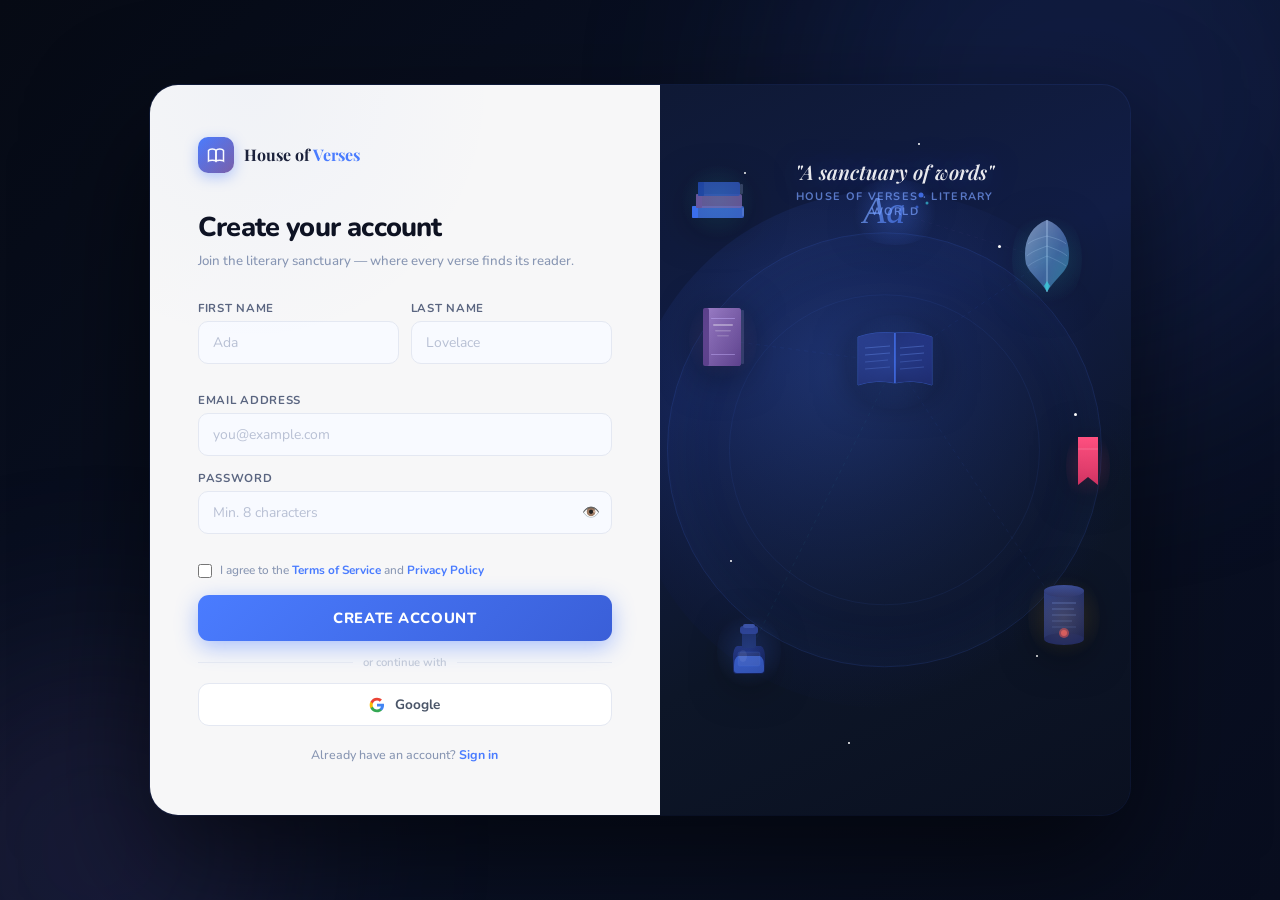
==== houding.html @ d1fb39b0 "Add files via upload" ====
<!DOCTYPE html>
<html lang="en">
<head>
<meta charset="UTF-8">
<meta name="viewport" content="width=device-width, initial-scale=1.0">
<title>House of Verses · Sign In</title>
<link href="https://fonts.googleapis.com/css2?family=Nunito:wght@300;400;600;700;800&family=Playfair+Display:ital,wght@0,600;0,700;1,600&display=swap" rel="stylesheet">
<style>
*, *::before, *::after { box-sizing: border-box; margin: 0; padding: 0; }

:root {
  --bg:        #0a0e1a;
  --panel-bg:  #0d1120;
  --blue-deep: #0f1935;
  --blue-mid:  #1a2a5e;
  --blue-glow: #2d4cad;
  --accent:    #4a7cff;
  --accent2:   #7b5ea7;
  --cyan:      #38c8d8;
  --white:     #ffffff;
  --off-white: #f0f4ff;
  --muted:     #8896b3;
  --border:    rgba(74,124,255,0.18);
  --card-bg:   rgba(255,255,255,0.97);
  --glow:      rgba(74,124,255,0.35);
}

html, body { height: 100%; }

body {
  font-family: 'Nunito', sans-serif;
  min-height: 100vh;
  display: flex; align-items: center; justify-content: center;
  padding: 20px;
  overflow: hidden;
  background: linear-gradient(135deg, #060a14 0%, #0a1228 50%, #080d1e 100%);
  position: relative;
}

/* ── AMBIENT BG GLOW ── */
.ambient {
  position: fixed; pointer-events: none; z-index: 0;
  border-radius: 50%; filter: blur(100px);
}
.am1 { width: 600px; height: 600px; background: rgba(45,76,173,.18); top: -200px; right: -100px; }
.am2 { width: 400px; height: 400px; background: rgba(123,94,167,.14); bottom: -150px; left: -100px; }
.am3 { width: 300px; height: 300px; background: rgba(56,200,216,.08); top: 40%; left: 30%; animation: amPulse 8s ease-in-out infinite; }
@keyframes amPulse { 0%,100%{opacity:.5;transform:scale(1)} 50%{opacity:1;transform:scale(1.2)} }

/* ── MAIN CARD ── */
.card {
  position: relative; z-index: 10;
  width: 100%; max-width: 980px;
  min-height: 580px;
  display: grid;
  grid-template-columns: 52% 48%;
  border-radius: 28px;
  overflow: hidden;
  box-shadow:
    0 50px 120px rgba(0,0,0,.6),
    0 0 0 1px rgba(74,124,255,.15),
    inset 0 1px 0 rgba(255,255,255,.06);
  animation: cardIn .7s cubic-bezier(.34,1.4,.64,1) both;
}
@keyframes cardIn {
  from { opacity:0; transform:scale(.9) translateY(30px); }
  to   { opacity:1; transform:scale(1)  translateY(0); }
}

/* ══════════════════════════════════
   LEFT — FORM PANEL (light)
══════════════════════════════════ */
.form-panel {
  background: var(--card-bg);
  padding: 52px 48px;
  display: flex; flex-direction: column; justify-content: center;
  position: relative; z-index: 2;
}

/* subtle texture */
.form-panel::before {
  content: '';
  position: absolute; inset: 0; pointer-events: none;
  background: radial-gradient(ellipse 80% 60% at 20% 0%, rgba(74,124,255,.04) 0%, transparent 60%);
}

.brand {
  display: flex; align-items: center; gap: 10px;
  margin-bottom: 36px;
}
.brand-icon {
  width: 36px; height: 36px;
  background: linear-gradient(135deg, var(--accent) 0%, var(--accent2) 100%);
  border-radius: 10px;
  display: flex; align-items: center; justify-content: center;
  box-shadow: 0 4px 14px rgba(74,124,255,.4);
}
.brand-icon svg { width: 18px; height: 18px; }
.brand-name {
  font-family: 'Playfair Display', serif;
  font-size: 1rem; font-weight: 700;
  color: #1a1f36;
}
.brand-name span { color: var(--accent); }

.form-title {
  font-family: 'Nunito', sans-serif;
  font-size: 1.7rem; font-weight: 800;
  color: #0d1120; letter-spacing: -.03em;
  margin-bottom: 6px;
}
.form-sub {
  font-size: .83rem; color: #8896b3; font-weight: 500;
  margin-bottom: 28px; line-height: 1.5;
}

/* name row */
.name-row {
  display: grid; grid-template-columns: 1fr 1fr; gap: 12px;
  margin-bottom: 14px;
}
.fg { margin-bottom: 14px; }
.fg:last-of-type { margin-bottom: 0; }

label {
  display: block; font-size: .72rem; font-weight: 700;
  color: #5a6580; margin-bottom: 5px;
  letter-spacing: .06em; text-transform: uppercase;
}

input[type=text], input[type=email], input[type=password] {
  width: 100%; padding: 11px 14px;
  border: 1.5px solid #e4e8f2;
  border-radius: 10px;
  font-family: 'Nunito', sans-serif;
  font-size: .87rem; color: #0d1120;
  background: #f8faff; outline: none;
  transition: border-color .2s, box-shadow .2s, background .2s;
}
input:focus {
  border-color: var(--accent);
  background: #fff;
  box-shadow: 0 0 0 3px rgba(74,124,255,.12);
}
input::placeholder { color: #b8c0d4; font-weight: 400; }

.pw-wrap { position: relative; }
.pw-wrap input { padding-right: 42px; }
.pw-eye {
  position: absolute; right: 12px; top: 50%; transform: translateY(-50%);
  background: none; border: none; cursor: pointer;
  font-size: .9rem; color: #b8c0d4; padding: 0; transition: color .2s;
}
.pw-eye:hover { color: var(--accent); }

.terms-row {
  display: flex; align-items: flex-start; gap: 8px;
  margin: 14px 0 16px; font-size: .74rem; color: #8896b3; line-height: 1.5;
}
.terms-row input[type=checkbox] {
  width: 14px; height: 14px; accent-color: var(--accent);
  cursor: pointer; flex-shrink: 0; margin-top: 2px;
}
.terms-row label {
  text-transform: none; letter-spacing: 0; font-weight: 500;
  color: #8896b3; font-size: .74rem; margin-bottom: 0;
}
.terms-row a { color: var(--accent); font-weight: 700; text-decoration: none; }
.terms-row a:hover { text-decoration: underline; }

.btn-main {
  width: 100%; padding: 13px;
  background: linear-gradient(135deg, var(--accent) 0%, #3a5fd8 100%);
  color: white; border: none; border-radius: 11px;
  font-family: 'Nunito', sans-serif;
  font-size: .92rem; font-weight: 800; letter-spacing: .04em;
  cursor: pointer; text-transform: uppercase;
  box-shadow: 0 6px 22px rgba(74,124,255,.45);
  transition: opacity .2s, transform .15s, box-shadow .2s;
  margin-bottom: 14px;
}
.btn-main:hover { opacity: .92; transform: translateY(-1px); box-shadow: 0 10px 30px rgba(74,124,255,.5); }
.btn-main:active { transform: translateY(0); }

.divider {
  display: flex; align-items: center; gap: 10px;
  margin-bottom: 13px; color: #c0c8d8; font-size: .71rem; font-weight: 600;
}
.divider::before, .divider::after { content: ''; flex: 1; height: 1px; background: #e4e8f2; }

.btn-google {
  width: 100%; padding: 11px; background: #fff; color: #4a5568;
  border: 1.5px solid #e4e8f2; border-radius: 11px;
  font-family: 'Nunito', sans-serif; font-size: .85rem; font-weight: 700; cursor: pointer;
  display: flex; align-items: center; justify-content: center; gap: 10px;
  transition: border-color .2s, box-shadow .2s; margin-bottom: 20px;
}
.btn-google:hover { border-color: var(--accent); box-shadow: 0 2px 10px rgba(74,124,255,.1); }

.signin-row { text-align: center; font-size: .78rem; color: #8896b3; font-weight: 500; }
.signin-row a { color: var(--accent); font-weight: 700; text-decoration: none; }
.signin-row a:hover { text-decoration: underline; }

/* ══════════════════════════════════
   RIGHT — 3D WORLD PANEL
══════════════════════════════════ */
.world-panel {
  position: relative; overflow: hidden;
  background: linear-gradient(155deg, #0f1935 0%, #111d45 35%, #0d1628 65%, #0a1020 100%);
}

/* Large glowing circle — like reference */
.orb-ring {
  position: absolute;
  width: 110%;
  padding-bottom: 110%;
  border-radius: 50%;
  top: 50%; left: 50%;
  transform: translate(-52%, -50%);
  background: radial-gradient(ellipse at 40% 35%,
    rgba(74,124,255,.22) 0%,
    rgba(45,76,173,.18) 30%,
    rgba(15,25,60,.4) 60%,
    transparent 72%
  );
  pointer-events: none; z-index: 1;
}
.orb-ring::before {
  content: '';
  position: absolute; inset: 8%;
  border-radius: 50%;
  border: 1px solid rgba(74,124,255,.15);
  box-shadow: inset 0 0 60px rgba(74,124,255,.08);
}
.orb-ring::after {
  content: '';
  position: absolute; inset: 20%;
  border-radius: 50%;
  border: 1px solid rgba(74,124,255,.08);
}

/* star particles */
.star {
  position: absolute; border-radius: 50%;
  background: white; pointer-events: none; z-index: 1;
  animation: twinkle 3s ease-in-out infinite;
}
@keyframes twinkle { 0%,100%{opacity:.2;transform:scale(.8)} 50%{opacity:.9;transform:scale(1.2)} }

/* world text */
.world-title {
  position: absolute; top: 10%; left: 50%;
  transform: translateX(-50%);
  z-index: 8; text-align: center;
  pointer-events: none;
}
.world-title h2 {
  font-family: 'Playfair Display', serif;
  font-style: italic; font-size: 1.25rem; font-weight: 600;
  color: rgba(255,255,255,.9);
  text-shadow: 0 0 30px rgba(74,124,255,.6);
  white-space: nowrap;
}
.world-title p {
  font-size: .68rem; font-weight: 700; letter-spacing: .12em;
  color: rgba(120,160,255,.7); text-transform: uppercase; margin-top: 4px;
}

/* ── FLOATING OBJECTS LAYER ── */
#floatLayer {
  position: absolute; inset: 0; z-index: 5;
  pointer-events: none;
}

/* Each floating object */
.fobj {
  position: absolute;
  pointer-events: none;
  will-change: transform;
  /* individual positions set inline */
}
.fobj svg, .fobj .obj-inner {
  filter: drop-shadow(0 8px 20px rgba(0,0,0,.5));
  animation: objFloat var(--dur, 6s) ease-in-out infinite var(--delay, 0s);
}
@keyframes objFloat {
  0%,100% { transform: translateY(0px) rotate(var(--rot0, -5deg)); }
  50%      { transform: translateY(var(--ty, -14px)) rotate(var(--rot1, 5deg)); }
}

/* glow halos around objects */
.fobj::after {
  content: '';
  position: absolute; inset: -8px;
  border-radius: 50%;
  background: radial-gradient(circle, var(--halo, rgba(74,124,255,.18)) 0%, transparent 70%);
  pointer-events: none;
  animation: haloP var(--dur, 6s) ease-in-out infinite var(--delay, 0s);
}
@keyframes haloP {
  0%,100% { opacity: .6; transform: scale(1); }
  50%      { opacity: 1;  transform: scale(1.15); }
}

/* ── OBJECT SVG STYLES ── */
/* Book */
.book-cover {
  rx: 4px;
}

/* connection lines between objects */
.conn-line {
  position: absolute; pointer-events: none; z-index: 4;
  opacity: .18;
}

/* toast */
#toast {
  position: fixed; bottom: 22px; left: 50%;
  transform: translateX(-50%) translateY(60px);
  background: #1a2a5e; color: white;
  border: 1px solid rgba(74,124,255,.3);
  font-family: 'Nunito', sans-serif; font-size: .82rem; font-weight: 600;
  padding: 10px 24px; border-radius: 40px;
  z-index: 200; pointer-events: none; opacity: 0;
  transition: transform .4s cubic-bezier(.34,1.56,.64,1), opacity .3s;
  box-shadow: 0 8px 24px rgba(0,0,0,.4);
}
#toast.show { transform: translateX(-50%) translateY(0); opacity: 1; }

@media(max-width:700px) {
  .card { grid-template-columns: 1fr; }
  .world-panel { min-height: 260px; }
  .form-panel { padding: 30px 24px; }
  .name-row { grid-template-columns: 1fr; }
}
</style>
</head>
<body>

<div class="ambient am1"></div>
<div class="ambient am2"></div>
<div class="ambient am3"></div>

<div class="card">

  <!-- ══ LEFT: FORM ══ -->
  <div class="form-panel">
    <div class="brand">
      <div class="brand-icon">
        <svg viewBox="0 0 24 24" fill="none" stroke="white" stroke-width="2" stroke-linecap="round">
          <path d="M2 6s1.5-2 5-2 5 2 5 2v14s-1.5-1-5-1-5 1-5 1V6z"/>
          <path d="M12 6s1.5-2 5-2 5 2 5 2v14s-1.5-1-5-1-5 1-5 1V6z"/>
        </svg>
      </div>
      <div class="brand-name">House of <span>Verses</span></div>
    </div>

    <h1 class="form-title">Create your account</h1>
    <p class="form-sub">Join the literary sanctuary — where every verse finds its reader.</p>

    <div class="name-row">
      <div class="fg" style="margin-bottom:0">
        <label>First Name</label>
        <input type="text" id="fn" placeholder="Ada" autocomplete="given-name">
      </div>
      <div class="fg" style="margin-bottom:0">
        <label>Last Name</label>
        <input type="text" id="ln" placeholder="Lovelace" autocomplete="family-name">
      </div>
    </div>
    <div style="height:14px"></div>
    <div class="fg">
      <label>Email Address</label>
      <input type="email" id="em" placeholder="you@example.com" autocomplete="email">
    </div>
    <div class="fg">
      <label>Password</label>
      <div class="pw-wrap">
        <input type="password" id="pw" placeholder="Min. 8 characters" autocomplete="new-password">
        <button class="pw-eye" id="pwBtn" onclick="togglePw()" type="button">👁️</button>
      </div>
    </div>
    <div class="terms-row">
      <input type="checkbox" id="terms">
      <label for="terms">I agree to the <a href="#">Terms of Service</a> and <a href="#">Privacy Policy</a></label>
    </div>

    <button class="btn-main" onclick="doSignUp()">Create Account</button>
    <div class="divider">or continue with</div>
    <button class="btn-google">
      <svg width="16" height="16" viewBox="0 0 24 24">
        <path fill="#4285F4" d="M22.56 12.25c0-.78-.07-1.53-.2-2.25H12v4.26h5.92c-.26 1.37-1.04 2.53-2.21 3.31v2.77h3.57c2.08-1.92 3.28-4.74 3.28-8.09z"/>
        <path fill="#34A853" d="M12 23c2.97 0 5.46-.98 7.28-2.66l-3.57-2.77c-.98.66-2.23 1.06-3.71 1.06-2.86 0-5.29-1.93-6.16-4.53H2.18v2.84C3.99 20.53 7.7 23 12 23z"/>
        <path fill="#FBBC05" d="M5.84 14.09c-.22-.66-.35-1.36-.35-2.09s.13-1.43.35-2.09V7.07H2.18C1.43 8.55 1 10.22 1 12s.43 3.45 1.18 4.93l3.66-2.84z"/>
        <path fill="#EA4335" d="M12 5.38c1.62 0 3.06.56 4.21 1.64l3.15-3.15C17.45 2.09 14.97 1 12 1 7.7 1 3.99 3.47 2.18 7.07l3.66 2.84c.87-2.6 3.3-4.53 6.16-4.53z"/>
      </svg>
      Google
    </button>
    <div class="signin-row">Already have an account? <a href="#">Sign in</a></div>
  </div>

  <!-- ══ RIGHT: 3D WORLD ══ -->
  <div class="world-panel" id="worldPanel">
    <div class="orb-ring"></div>

    <!-- stars -->
    <div class="star" style="width:2px;height:2px;top:12%;left:18%;animation-delay:.5s"></div>
    <div class="star" style="width:3px;height:3px;top:22%;left:72%;animation-delay:1.2s"></div>
    <div class="star" style="width:2px;height:2px;top:65%;left:15%;animation-delay:2s"></div>
    <div class="star" style="width:2px;height:2px;top:78%;left:80%;animation-delay:.8s"></div>
    <div class="star" style="width:3px;height:3px;top:45%;left:88%;animation-delay:1.8s"></div>
    <div class="star" style="width:2px;height:2px;top:8%;left:55%;animation-delay:3s"></div>
    <div class="star" style="width:2px;height:2px;top:90%;left:40%;animation-delay:1.5s"></div>

    <!-- world label -->
    <div class="world-title">
      <h2>"A sanctuary of words"</h2>
      <p>House of Verses · Literary World</p>
    </div>

    <!-- SVG connection lines -->
    <svg class="conn-line" style="inset:0;width:100%;height:100%;position:absolute;" id="connSvg">
      <line id="cl1" stroke="rgba(74,124,255,.4)" stroke-width="1" stroke-dasharray="4 4"/>
      <line id="cl2" stroke="rgba(74,124,255,.4)" stroke-width="1" stroke-dasharray="4 4"/>
      <line id="cl3" stroke="rgba(74,124,255,.4)" stroke-width="1" stroke-dasharray="4 4"/>
      <line id="cl4" stroke="rgba(56,200,216,.35)" stroke-width="1" stroke-dasharray="4 4"/>
      <line id="cl5" stroke="rgba(123,94,167,.4)" stroke-width="1" stroke-dasharray="4 4"/>
    </svg>

    <!-- FLOATING OBJECTS -->
    <div id="floatLayer">

      <!-- 1. Open Book (center-ish, large) -->
      <div class="fobj" id="obj0"
           style="--dur:5.5s;--delay:0s;--ty:-16px;--rot0:-4deg;--rot1:4deg;--halo:rgba(74,124,255,.25);
                  left:50%;top:38%;transform:translate(-50%,-50%)">
        <svg width="90" height="72" viewBox="0 0 90 72" fill="none">
          <!-- left page -->
          <path d="M45 10 Q25 8 8 14 L8 62 Q26 56 45 60 Z" fill="#1e2d6b" stroke="rgba(74,124,255,.5)" stroke-width="1"/>
          <path d="M45 10 Q25 8 8 14 L8 62 Q26 56 45 60 Z" fill="url(#bookL)" opacity=".9"/>
          <!-- right page -->
          <path d="M45 10 Q65 8 82 14 L82 62 Q64 56 45 60 Z" fill="#1a2560" stroke="rgba(74,124,255,.5)" stroke-width="1"/>
          <path d="M45 10 Q65 8 82 14 L82 62 Q64 56 45 60 Z" fill="url(#bookR)" opacity=".9"/>
          <!-- spine -->
          <line x1="45" y1="10" x2="45" y2="60" stroke="rgba(74,124,255,.6)" stroke-width="1.5"/>
          <!-- text lines left -->
          <line x1="15" y1="25" x2="40" y2="23" stroke="rgba(120,160,255,.35)" stroke-width="1"/>
          <line x1="15" y1="32" x2="40" y2="30" stroke="rgba(120,160,255,.35)" stroke-width="1"/>
          <line x1="15" y1="39" x2="38" y2="37" stroke="rgba(120,160,255,.25)" stroke-width="1"/>
          <line x1="15" y1="46" x2="40" y2="44" stroke="rgba(120,160,255,.25)" stroke-width="1"/>
          <!-- text lines right -->
          <line x1="50" y1="25" x2="74" y2="23" stroke="rgba(120,160,255,.35)" stroke-width="1"/>
          <line x1="50" y1="32" x2="74" y2="30" stroke="rgba(120,160,255,.35)" stroke-width="1"/>
          <line x1="50" y1="39" x2="72" y2="37" stroke="rgba(120,160,255,.25)" stroke-width="1"/>
          <line x1="50" y1="46" x2="74" y2="44" stroke="rgba(120,160,255,.25)" stroke-width="1"/>
          <!-- glow on spine -->
          <line x1="45" y1="10" x2="45" y2="60" stroke="rgba(74,124,255,.8)" stroke-width=".5" filter="url(#gfx)"/>
          <defs>
            <linearGradient id="bookL" x1="0" y1="0" x2="1" y2="1">
              <stop offset="0%" stop-color="#2a3f8f"/><stop offset="100%" stop-color="#1a2560"/>
            </linearGradient>
            <linearGradient id="bookR" x1="1" y1="0" x2="0" y2="1">
              <stop offset="0%" stop-color="#243585"/><stop offset="100%" stop-color="#151d50"/>
            </linearGradient>
          </defs>
        </svg>
      </div>

      <!-- 2. Quill Pen (top right) -->
      <div class="fobj" id="obj1"
           style="--dur:7s;--delay:-.8s;--ty:-18px;--rot0:-12deg;--rot1:8deg;--halo:rgba(56,200,216,.2);
                  right:12%;top:18%">
        <svg width="54" height="80" viewBox="0 0 54 80" fill="none">
          <!-- feather shape -->
          <path d="M27 4 C44 10 52 28 48 48 C44 58 34 64 27 76 C20 64 10 58 6 48 C2 28 10 10 27 4Z"
                fill="url(#quillG)" opacity=".9"/>
          <!-- central spine -->
          <line x1="27" y1="4" x2="27" y2="76" stroke="rgba(200,220,255,.6)" stroke-width="1"/>
          <!-- barbs left -->
          <path d="M27 20 C20 22 12 24 8 28" stroke="rgba(200,220,255,.3)" stroke-width=".8" fill="none"/>
          <path d="M27 30 C19 33 11 36 7 40" stroke="rgba(200,220,255,.3)" stroke-width=".8" fill="none"/>
          <path d="M27 40 C20 43 13 46 8 50" stroke="rgba(200,220,255,.25)" stroke-width=".8" fill="none"/>
          <!-- barbs right -->
          <path d="M27 20 C34 22 42 24 46 28" stroke="rgba(200,220,255,.3)" stroke-width=".8" fill="none"/>
          <path d="M27 30 C35 33 43 36 47 40" stroke="rgba(200,220,255,.3)" stroke-width=".8" fill="none"/>
          <path d="M27 40 C34 43 41 46 46 50" stroke="rgba(200,220,255,.25)" stroke-width=".8" fill="none"/>
          <!-- nib tip -->
          <path d="M24 70 L27 76 L30 70 L27 65Z" fill="rgba(56,200,216,.8)"/>
          <defs>
            <linearGradient id="quillG" x1="0" y1="0" x2="1" y2="1">
              <stop offset="0%" stop-color="rgba(200,220,255,.7)"/>
              <stop offset="60%" stop-color="rgba(120,160,255,.5)"/>
              <stop offset="100%" stop-color="rgba(56,200,216,.6)"/>
            </linearGradient>
          </defs>
        </svg>
      </div>

      <!-- 3. Closed Book (left side) -->
      <div class="fobj" id="obj2"
           style="--dur:6.5s;--delay:-1.5s;--ty:-12px;--rot0:8deg;--rot1:-6deg;--halo:rgba(123,94,167,.22);
                  left:8%;top:30%">
        <svg width="52" height="66" viewBox="0 0 52 66" fill="none">
          <rect x="8" y="4" width="36" height="58" rx="3" fill="#7b5ea7" opacity=".85"/>
          <rect x="8" y="4" width="36" height="58" rx="3" fill="url(#bkG)"/>
          <rect x="6" y="4" width="6" height="58" rx="2" fill="#5a3f8a"/>
          <!-- pages side -->
          <rect x="44" y="6" width="3" height="54" rx="1" fill="rgba(200,210,255,.15)"/>
          <!-- title lines -->
          <rect x="16" y="20" width="20" height="2" rx="1" fill="rgba(255,255,255,.4)"/>
          <rect x="18" y="26" width="16" height="1.5" rx="1" fill="rgba(255,255,255,.25)"/>
          <rect x="20" y="31" width="12" height="1.5" rx="1" fill="rgba(255,255,255,.2)"/>
          <!-- decorative line at top -->
          <rect x="14" y="14" width="24" height="1" rx=".5" fill="rgba(200,180,255,.5)"/>
          <rect x="14" y="50" width="24" height="1" rx=".5" fill="rgba(200,180,255,.5)"/>
          <defs>
            <linearGradient id="bkG" x1="0" y1="0" x2="1" y2="1">
              <stop offset="0%" stop-color="#9b7ec7"/><stop offset="100%" stop-color="#5a3f8a"/>
            </linearGradient>
          </defs>
        </svg>
      </div>

      <!-- 4. Scroll / Paper (bottom right) -->
      <div class="fobj" id="obj3"
           style="--dur:8s;--delay:-2.2s;--ty:-10px;--rot0:-6deg;--rot1:6deg;--halo:rgba(255,200,80,.15);
                  right:8%;bottom:22%">
        <svg width="56" height="70" viewBox="0 0 56 70" fill="none">
          <!-- scroll body -->
          <rect x="8" y="12" width="40" height="48" rx="2" fill="#1a2a5e"/>
          <rect x="8" y="12" width="40" height="48" rx="2" fill="url(#scrG)" opacity=".9"/>
          <!-- top curl -->
          <ellipse cx="28" cy="12" rx="20" ry="6" fill="#243070"/>
          <ellipse cx="28" cy="12" rx="20" ry="6" fill="url(#curlG)" opacity=".8"/>
          <!-- bottom curl -->
          <ellipse cx="28" cy="60" rx="20" ry="6" fill="#1a2560"/>
          <!-- text lines -->
          <line x1="16" y1="24" x2="40" y2="24" stroke="rgba(120,160,255,.4)" stroke-width="1"/>
          <line x1="16" y1="30" x2="38" y2="30" stroke="rgba(120,160,255,.35)" stroke-width="1"/>
          <line x1="16" y1="36" x2="40" y2="36" stroke="rgba(120,160,255,.3)" stroke-width="1"/>
          <line x1="16" y1="42" x2="36" y2="42" stroke="rgba(120,160,255,.25)" stroke-width="1"/>
          <line x1="16" y1="48" x2="40" y2="48" stroke="rgba(120,160,255,.2)" stroke-width="1"/>
          <!-- wax seal dot -->
          <circle cx="28" cy="54" r="5" fill="rgba(255,80,80,.5)"/>
          <circle cx="28" cy="54" r="3" fill="rgba(255,100,100,.6)"/>
          <defs>
            <linearGradient id="scrG" x1="0" y1="0" x2="1" y2="1">
              <stop offset="0%" stop-color="#2a3d8a"/><stop offset="100%" stop-color="#151e50"/>
            </linearGradient>
            <linearGradient id="curlG" x1="0" y1="0" x2="0" y2="1">
              <stop offset="0%" stop-color="#3a50a0"/><stop offset="100%" stop-color="#243070"/>
            </linearGradient>
          </defs>
        </svg>
      </div>

      <!-- 5. Ink bottle (bottom left) -->
      <div class="fobj" id="obj4"
           style="--dur:6s;--delay:-3s;--ty:-14px;--rot0:5deg;--rot1:-5deg;--halo:rgba(74,124,255,.2);
                  left:14%;bottom:18%">
        <svg width="48" height="60" viewBox="0 0 48 60" fill="none">
          <!-- bottle body -->
          <path d="M12 28 Q8 30 8 40 L8 52 Q8 56 12 56 L36 56 Q40 56 40 52 L40 40 Q40 30 36 28 Z"
                fill="url(#inkG)"/>
          <!-- bottle neck -->
          <rect x="17" y="14" width="14" height="16" rx="2" fill="#1a2a5e"/>
          <!-- cap -->
          <rect x="15" y="8" width="18" height="8" rx="3" fill="#2a3d8a"/>
          <rect x="18" y="6" width="12" height="4" rx="2" fill="#3a50a0"/>
          <!-- ink fill inside -->
          <path d="M13 38 Q9 40 9 48 L9 52 Q9 55 12 55 L36 55 Q39 55 39 52 L39 48 Q39 40 35 38 Z"
                fill="rgba(74,124,255,.55)"/>
          <!-- shine -->
          <ellipse cx="18" cy="38" rx="4" ry="6" fill="rgba(255,255,255,.08)"/>
          <!-- label -->
          <rect x="13" y="34" width="22" height="14" rx="2" fill="rgba(255,255,255,.06)" stroke="rgba(74,124,255,.3)" stroke-width=".5"/>
          <defs>
            <linearGradient id="inkG" x1="0" y1="0" x2="1" y2="1">
              <stop offset="0%" stop-color="#1e2d70"/><stop offset="100%" stop-color="#0d1540"/>
            </linearGradient>
          </defs>
        </svg>
      </div>

      <!-- 6. Stack of books (top left) -->
      <div class="fobj" id="obj5"
           style="--dur:9s;--delay:-1s;--ty:-8px;--rot0:-3deg;--rot1:3deg;--halo:rgba(56,200,216,.15);
                  left:6%;top:12%">
        <svg width="60" height="52" viewBox="0 0 60 52" fill="none">
          <!-- bottom book -->
          <rect x="4" y="34" width="52" height="12" rx="2" fill="#4a7cff" opacity=".7"/>
          <rect x="4" y="34" width="6" height="12" rx="1" fill="#3a6aee"/>
          <!-- mid book -->
          <rect x="8" y="22" width="46" height="14" rx="2" fill="#7b5ea7" opacity=".8"/>
          <rect x="8" y="22" width="6" height="14" rx="1" fill="#6a4e96"/>
          <!-- top book -->
          <rect x="10" y="10" width="42" height="14" rx="2" fill="#2d4cad" opacity=".9"/>
          <rect x="10" y="10" width="6" height="14" rx="1" fill="#1e3d9e"/>
          <!-- pages on right -->
          <rect x="52" y="12" width="3" height="10" rx="1" fill="rgba(200,210,255,.2)"/>
          <rect x="54" y="36" width="2" height="8" rx="1" fill="rgba(200,210,255,.15)"/>
        </svg>
      </div>

      <!-- 7. Glowing letters / typography (top center) -->
      <div class="fobj" id="obj6"
           style="--dur:7.5s;--delay:-.5s;--ty:-20px;--rot0:-2deg;--rot1:2deg;--halo:rgba(74,124,255,.3);
                  left:50%;top:14%;transform:translateX(-50%)">
        <svg width="80" height="44" viewBox="0 0 80 44" fill="none">
          <!-- decorative text "Aa" -->
          <text x="8" y="36" font-family="Georgia,serif" font-size="38" font-style="italic"
                fill="url(#txtG)" opacity=".85">Aa</text>
          <!-- small sparkle dots -->
          <circle cx="66" cy="8"  r="2.5" fill="rgba(74,124,255,.8)"/>
          <circle cx="72" cy="16" r="1.5" fill="rgba(56,200,216,.7)"/>
          <circle cx="62" cy="20" r="1.5" fill="rgba(74,124,255,.6)"/>
          <defs>
            <linearGradient id="txtG" x1="0" y1="0" x2="1" y2="1">
              <stop offset="0%" stop-color="rgba(150,190,255,.9)"/>
              <stop offset="100%" stop-color="rgba(74,124,255,.7)"/>
            </linearGradient>
          </defs>
        </svg>
      </div>

      <!-- 8. Bookmark ribbon (right mid) -->
      <div class="fobj" id="obj7"
           style="--dur:5s;--delay:-2.8s;--ty:-10px;--rot0:10deg;--rot1:-6deg;--halo:rgba(255,80,120,.15);
                  right:6%;top:48%">
        <svg width="28" height="56" viewBox="0 0 28 56" fill="none">
          <path d="M4 2 L24 2 L24 50 L14 42 L4 50 Z" fill="url(#bkmG)"/>
          <line x1="4" y1="14" x2="24" y2="14" stroke="rgba(255,255,255,.2)" stroke-width="1"/>
          <defs>
            <linearGradient id="bkmG" x1="0" y1="0" x2="0" y2="1">
              <stop offset="0%" stop-color="#ff5080"/><stop offset="100%" stop-color="#cc3060"/>
            </linearGradient>
          </defs>
        </svg>
      </div>

    </div><!-- /floatLayer -->

  </div><!-- /world-panel -->

</div><!-- /card -->

<div id="toast"></div>

<script>
// ═══════════════════════════════════════════════════════
//  PARALLAX FLOATING OBJECTS
//  Each object has a depth factor — deeper = moves less
// ═══════════════════════════════════════════════════════

const panel = document.getElementById('worldPanel');

// depth: 0=stationary, 1=max movement
// Each object: [element_id, depth, base_x_offset, base_y_offset]
const OBJECTS = [
  { id:'obj0', depth:0.04 },  // center book — barely moves (anchor)
  { id:'obj1', depth:0.14 },  // quill — floats a lot
  { id:'obj2', depth:0.10 },  // closed book
  { id:'obj3', depth:0.12 },  // scroll
  { id:'obj4', depth:0.08 },  // ink bottle
  { id:'obj5', depth:0.16 },  // book stack — moves most
  { id:'obj6', depth:0.06 },  // letters
  { id:'obj7', depth:0.18 },  // bookmark — moves most
];

const objs = OBJECTS.map(o => ({
  el: document.getElementById(o.id),
  depth: o.depth,
  cx: 0, cy: 0,  // current offset
}));

// Connection line endpoints (pairs of object indices)
const CONN_PAIRS = [[0,1],[0,2],[0,3],[0,4],[1,6]];
const connLines = ['cl1','cl2','cl3','cl4','cl5'].map(id => document.getElementById(id));

let mouseX = 0, mouseY = 0;
let smX = 0, smY = 0;
let panelRect = panel.getBoundingClientRect();

window.addEventListener('resize', () => { panelRect = panel.getBoundingClientRect(); });
setTimeout(() => { panelRect = panel.getBoundingClientRect(); }, 300);

document.addEventListener('mousemove', e => {
  // normalize mouse relative to panel center (-1 to 1)
  panelRect = panel.getBoundingClientRect();
  mouseX = ((e.clientX - panelRect.left - panelRect.width  / 2) / (panelRect.width  / 2));
  mouseY = ((e.clientY - panelRect.top  - panelRect.height / 2) / (panelRect.height / 2));
  // clamp
  mouseX = Math.max(-1, Math.min(1, mouseX));
  mouseY = Math.max(-1, Math.min(1, mouseY));
});

// Update SVG connection lines
function updateLines() {
  CONN_PAIRS.forEach((pair, i) => {
    const a = objs[pair[0]].el;
    const b = objs[pair[1]].el;
    if (!a || !b || !connLines[i]) return;
    const ar = a.getBoundingClientRect();
    const br = b.getBoundingClientRect();
    const pr = panelRect;
    const ax = ar.left + ar.width/2  - pr.left;
    const ay = ar.top  + ar.height/2 - pr.top;
    const bx = br.left + br.width/2  - pr.left;
    const by_ = br.top  + br.height/2 - pr.top;
    connLines[i].setAttribute('x1', ax);
    connLines[i].setAttribute('y1', ay);
    connLines[i].setAttribute('x2', bx);
    connLines[i].setAttribute('y2', by_);
  });
}

// RAF loop
const MAX_MOVE = 55; // max px travel
const LR = 0.055;

requestAnimationFrame(function loop() {
  smX += (mouseX - smX) * LR;
  smY += (mouseY - smY) * LR;

  objs.forEach(obj => {
    if (!obj.el) return;
    const tx = -smX * MAX_MOVE * obj.depth * 8;
    const ty = -smY * MAX_MOVE * obj.depth * 8;
    obj.cx += (tx - obj.cx) * 0.08;
    obj.cy += (ty - obj.cy) * 0.08;
    // Preserve existing CSS transform (translateX/Y from positioning)
    // We add parallax as additional translate
    const base = obj.el.style.transform || '';
    // strip previous parallax
    const clean = base.replace(/translateZ\([^)]*\)| ?parallax\([^)]*\)/g, '');
    obj.el.style.transform = clean + ` translate(${obj.cx.toFixed(1)}px, ${obj.cy.toFixed(1)}px)`;
  });

  updateLines();
  requestAnimationFrame(loop);
});

// ═══════════════════════════════════════════════════════
//  FORM
// ═══════════════════════════════════════════════════════
function togglePw() {
  const i = document.getElementById('pw');
  const b = document.getElementById('pwBtn');
  i.type = i.type === 'password' ? 'text' : 'password';
  b.textContent = i.type === 'password' ? '👁️' : '🙈';
}

function doSignUp() {
  const fn = document.getElementById('fn').value.trim();
  const ln = document.getElementById('ln').value.trim();
  const em = document.getElementById('em').value.trim();
  const pw = document.getElementById('pw').value;
  const ok = document.getElementById('terms').checked;
  if (!fn||!ln||!em||!pw) return toast('⚠️ Please fill in all fields.');
  if (pw.length < 8)       return toast('🔑 Password needs 8+ characters.');
  if (!ok)                 return toast('📜 Please agree to the Terms first.');
  toast(`✨ Welcome, ${fn}! Your library awaits.`);
}

function toast(msg) {
  const t = document.getElementById('toast');
  t.textContent = msg;
  t.classList.add('show');
  setTimeout(() => t.classList.remove('show'), 3200);
}
</script>
</body>
</html>
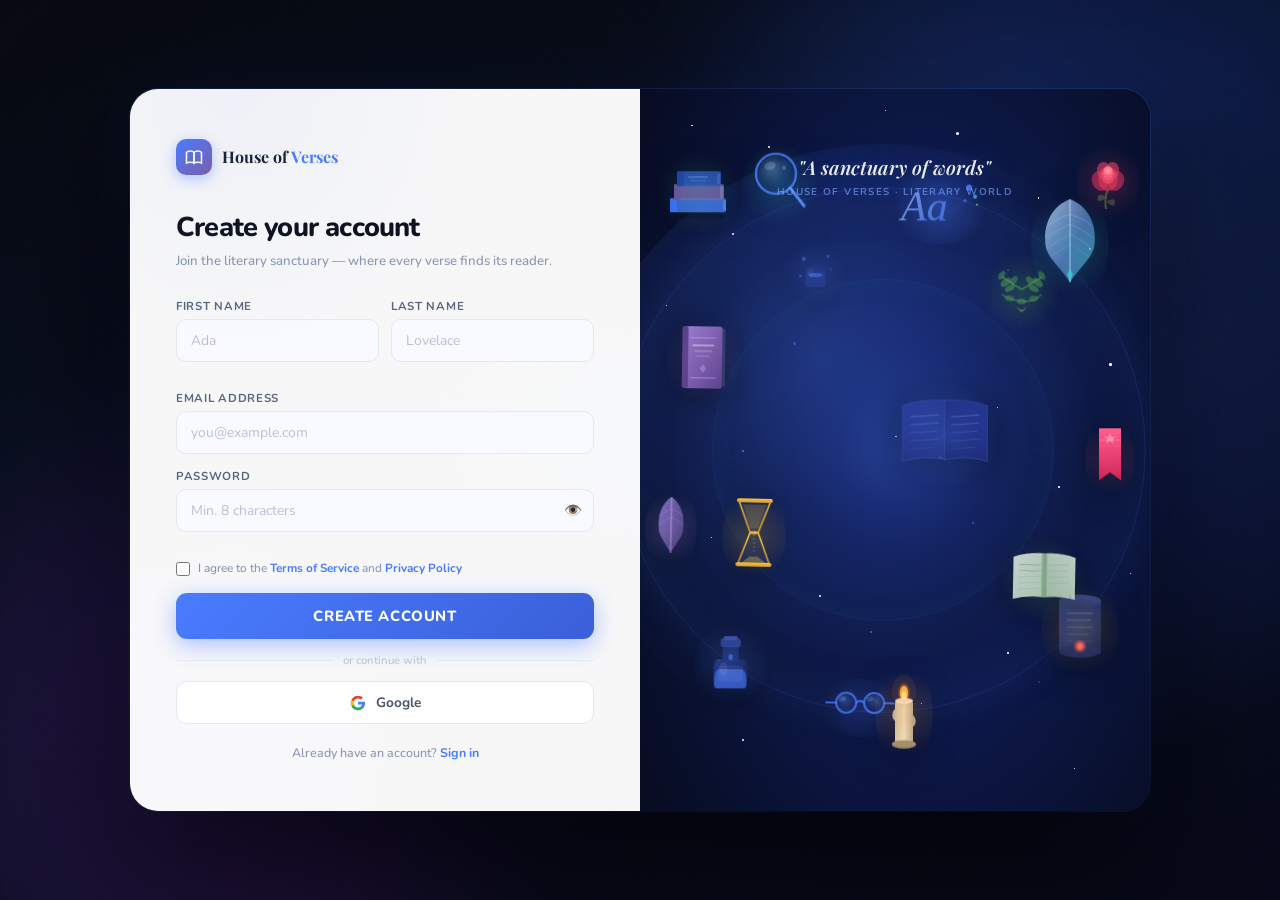
==== commit de848db7: "houding.html" ====
--- a/houding.html
+++ b/houding.html
@@ -9,7 +9,7 @@
 *, *::before, *::after { box-sizing: border-box; margin: 0; padding: 0; }
 
 :root {
-  --bg:        #0a0e1a;
+  --bg:        #06090f;
   --panel-bg:  #0d1120;
   --blue-deep: #0f1935;
   --blue-mid:  #1a2a5e;
@@ -17,6 +17,8 @@
   --accent:    #4a7cff;
   --accent2:   #7b5ea7;
   --cyan:      #38c8d8;
+  --gold:      #f5c842;
+  --rose:      #ff6090;
   --white:     #ffffff;
   --off-white: #f0f4ff;
   --muted:     #8896b3;
@@ -33,33 +35,53 @@
   display: flex; align-items: center; justify-content: center;
   padding: 20px;
   overflow: hidden;
-  background: linear-gradient(135deg, #060a14 0%, #0a1228 50%, #080d1e 100%);
+  background: #06090f;
   position: relative;
 }
 
-/* ── AMBIENT BG GLOW ── */
-.ambient {
+/* ── RICH LAYERED BACKGROUND ── */
+.bg-base {
+  position: fixed; inset: 0; pointer-events: none; z-index: 0;
+  background:
+    radial-gradient(ellipse 70% 60% at 75% 50%, rgba(18,32,90,.95) 0%, transparent 60%),
+    radial-gradient(ellipse 50% 80% at 20% 80%, rgba(40,15,70,.7) 0%, transparent 55%),
+    radial-gradient(ellipse 60% 50% at 80% 10%, rgba(10,25,70,.8) 0%, transparent 50%),
+    linear-gradient(160deg, #06090f 0%, #080e20 40%, #060818 100%);
+}
+
+/* Nebula / aurora layers */
+.nebula {
   position: fixed; pointer-events: none; z-index: 0;
-  border-radius: 50%; filter: blur(100px);
-}
-.am1 { width: 600px; height: 600px; background: rgba(45,76,173,.18); top: -200px; right: -100px; }
-.am2 { width: 400px; height: 400px; background: rgba(123,94,167,.14); bottom: -150px; left: -100px; }
-.am3 { width: 300px; height: 300px; background: rgba(56,200,216,.08); top: 40%; left: 30%; animation: amPulse 8s ease-in-out infinite; }
-@keyframes amPulse { 0%,100%{opacity:.5;transform:scale(1)} 50%{opacity:1;transform:scale(1.2)} }
+  border-radius: 50%; filter: blur(80px); mix-blend-mode: screen;
+}
+.nb1 { width:700px;height:500px;background:rgba(35,70,200,.13);top:-100px;right:-150px;animation:nbPulse 12s ease-in-out infinite; }
+.nb2 { width:500px;height:600px;background:rgba(100,40,160,.1);bottom:-200px;left:-100px;animation:nbPulse 15s ease-in-out infinite 3s; }
+.nb3 { width:400px;height:300px;background:rgba(56,200,216,.07);top:30%;left:25%;animation:nbPulse 10s ease-in-out infinite 6s; }
+.nb4 { width:350px;height:350px;background:rgba(245,200,66,.05);top:10%;left:60%;animation:nbPulse 18s ease-in-out infinite 2s; }
+.nb5 { width:250px;height:250px;background:rgba(255,80,144,.06);bottom:20%;right:30%;animation:nbPulse 9s ease-in-out infinite 4s; }
+@keyframes nbPulse { 0%,100%{opacity:.4;transform:scale(1) translate(0,0)} 33%{opacity:.9;transform:scale(1.15) translate(2%,-1%)} 66%{opacity:.6;transform:scale(.95) translate(-1%,2%)} }
+
+/* Fine grain texture overlay */
+.grain {
+  position: fixed; inset: 0; pointer-events: none; z-index: 1; opacity: .025;
+  background-image: url("data:image/svg+xml,%3Csvg viewBox='0 0 256 256' xmlns='http://www.w3.org/2000/svg'%3E%3Cfilter id='n'%3E%3CfeTurbulence type='fractalNoise' baseFrequency='.9' numOctaves='4' stitchTiles='stitch'/%3E%3C/filter%3E%3Crect width='100%25' height='100%25' filter='url(%23n)'/%3E%3C/svg%3E");
+  background-size: 200px;
+}
 
 /* ── MAIN CARD ── */
 .card {
   position: relative; z-index: 10;
-  width: 100%; max-width: 980px;
-  min-height: 580px;
+  width: 100%; max-width: 1020px;
+  min-height: 600px;
   display: grid;
-  grid-template-columns: 52% 48%;
+  grid-template-columns: 50% 50%;
   border-radius: 28px;
   overflow: hidden;
   box-shadow:
-    0 50px 120px rgba(0,0,0,.6),
-    0 0 0 1px rgba(74,124,255,.15),
-    inset 0 1px 0 rgba(255,255,255,.06);
+    0 60px 140px rgba(0,0,0,.75),
+    0 0 0 1px rgba(74,124,255,.18),
+    0 0 80px rgba(45,76,173,.12),
+    inset 0 1px 0 rgba(255,255,255,.07);
   animation: cardIn .7s cubic-bezier(.34,1.4,.64,1) both;
 }
 @keyframes cardIn {
@@ -67,27 +89,20 @@
   to   { opacity:1; transform:scale(1)  translateY(0); }
 }
 
-/* ══════════════════════════════════
-   LEFT — FORM PANEL (light)
-══════════════════════════════════ */
+/* ══ LEFT — FORM PANEL ══ */
 .form-panel {
   background: var(--card-bg);
-  padding: 52px 48px;
+  padding: 50px 46px;
   display: flex; flex-direction: column; justify-content: center;
   position: relative; z-index: 2;
 }
-
-/* subtle texture */
 .form-panel::before {
   content: '';
   position: absolute; inset: 0; pointer-events: none;
-  background: radial-gradient(ellipse 80% 60% at 20% 0%, rgba(74,124,255,.04) 0%, transparent 60%);
-}
-
-.brand {
-  display: flex; align-items: center; gap: 10px;
-  margin-bottom: 36px;
-}
+  background: radial-gradient(ellipse 80% 60% at 20% 0%, rgba(74,124,255,.05) 0%, transparent 60%);
+}
+
+.brand { display: flex; align-items: center; gap: 10px; margin-bottom: 34px; }
 .brand-icon {
   width: 36px; height: 36px;
   background: linear-gradient(135deg, var(--accent) 0%, var(--accent2) 100%);
@@ -96,75 +111,37 @@
   box-shadow: 0 4px 14px rgba(74,124,255,.4);
 }
 .brand-icon svg { width: 18px; height: 18px; }
-.brand-name {
-  font-family: 'Playfair Display', serif;
-  font-size: 1rem; font-weight: 700;
-  color: #1a1f36;
-}
+.brand-name { font-family: 'Playfair Display', serif; font-size: 1rem; font-weight: 700; color: #1a1f36; }
 .brand-name span { color: var(--accent); }
 
-.form-title {
-  font-family: 'Nunito', sans-serif;
-  font-size: 1.7rem; font-weight: 800;
-  color: #0d1120; letter-spacing: -.03em;
-  margin-bottom: 6px;
-}
-.form-sub {
-  font-size: .83rem; color: #8896b3; font-weight: 500;
-  margin-bottom: 28px; line-height: 1.5;
-}
-
-/* name row */
-.name-row {
-  display: grid; grid-template-columns: 1fr 1fr; gap: 12px;
-  margin-bottom: 14px;
-}
+.form-title { font-family: 'Nunito', sans-serif; font-size: 1.7rem; font-weight: 800; color: #0d1120; letter-spacing: -.03em; margin-bottom: 6px; }
+.form-sub { font-size: .83rem; color: #8896b3; font-weight: 500; margin-bottom: 26px; line-height: 1.5; }
+
+.name-row { display: grid; grid-template-columns: 1fr 1fr; gap: 12px; margin-bottom: 14px; }
 .fg { margin-bottom: 14px; }
 .fg:last-of-type { margin-bottom: 0; }
 
-label {
-  display: block; font-size: .72rem; font-weight: 700;
-  color: #5a6580; margin-bottom: 5px;
-  letter-spacing: .06em; text-transform: uppercase;
-}
+label { display: block; font-size: .72rem; font-weight: 700; color: #5a6580; margin-bottom: 5px; letter-spacing: .06em; text-transform: uppercase; }
 
 input[type=text], input[type=email], input[type=password] {
   width: 100%; padding: 11px 14px;
   border: 1.5px solid #e4e8f2;
   border-radius: 10px;
-  font-family: 'Nunito', sans-serif;
-  font-size: .87rem; color: #0d1120;
+  font-family: 'Nunito', sans-serif; font-size: .87rem; color: #0d1120;
   background: #f8faff; outline: none;
   transition: border-color .2s, box-shadow .2s, background .2s;
 }
-input:focus {
-  border-color: var(--accent);
-  background: #fff;
-  box-shadow: 0 0 0 3px rgba(74,124,255,.12);
-}
+input:focus { border-color: var(--accent); background: #fff; box-shadow: 0 0 0 3px rgba(74,124,255,.12); }
 input::placeholder { color: #b8c0d4; font-weight: 400; }
 
 .pw-wrap { position: relative; }
 .pw-wrap input { padding-right: 42px; }
-.pw-eye {
-  position: absolute; right: 12px; top: 50%; transform: translateY(-50%);
-  background: none; border: none; cursor: pointer;
-  font-size: .9rem; color: #b8c0d4; padding: 0; transition: color .2s;
-}
+.pw-eye { position: absolute; right: 12px; top: 50%; transform: translateY(-50%); background: none; border: none; cursor: pointer; font-size: .9rem; color: #b8c0d4; padding: 0; transition: color .2s; }
 .pw-eye:hover { color: var(--accent); }
 
-.terms-row {
-  display: flex; align-items: flex-start; gap: 8px;
-  margin: 14px 0 16px; font-size: .74rem; color: #8896b3; line-height: 1.5;
-}
-.terms-row input[type=checkbox] {
-  width: 14px; height: 14px; accent-color: var(--accent);
-  cursor: pointer; flex-shrink: 0; margin-top: 2px;
-}
-.terms-row label {
-  text-transform: none; letter-spacing: 0; font-weight: 500;
-  color: #8896b3; font-size: .74rem; margin-bottom: 0;
-}
+.terms-row { display: flex; align-items: flex-start; gap: 8px; margin: 14px 0 16px; font-size: .74rem; color: #8896b3; line-height: 1.5; }
+.terms-row input[type=checkbox] { width: 14px; height: 14px; accent-color: var(--accent); cursor: pointer; flex-shrink: 0; margin-top: 2px; }
+.terms-row label { text-transform: none; letter-spacing: 0; font-weight: 500; color: #8896b3; font-size: .74rem; margin-bottom: 0; }
 .terms-row a { color: var(--accent); font-weight: 700; text-decoration: none; }
 .terms-row a:hover { text-decoration: underline; }
 
@@ -172,21 +149,17 @@
   width: 100%; padding: 13px;
   background: linear-gradient(135deg, var(--accent) 0%, #3a5fd8 100%);
   color: white; border: none; border-radius: 11px;
-  font-family: 'Nunito', sans-serif;
-  font-size: .92rem; font-weight: 800; letter-spacing: .04em;
+  font-family: 'Nunito', sans-serif; font-size: .92rem; font-weight: 800; letter-spacing: .04em;
   cursor: pointer; text-transform: uppercase;
   box-shadow: 0 6px 22px rgba(74,124,255,.45);
   transition: opacity .2s, transform .15s, box-shadow .2s;
   margin-bottom: 14px;
 }
-.btn-main:hover { opacity: .92; transform: translateY(-1px); box-shadow: 0 10px 30px rgba(74,124,255,.5); }
-.btn-main:active { transform: translateY(0); }
-
-.divider {
-  display: flex; align-items: center; gap: 10px;
-  margin-bottom: 13px; color: #c0c8d8; font-size: .71rem; font-weight: 600;
-}
-.divider::before, .divider::after { content: ''; flex: 1; height: 1px; background: #e4e8f2; }
+.btn-main:hover { opacity:.92; transform:translateY(-1px); box-shadow:0 10px 30px rgba(74,124,255,.5); }
+.btn-main:active { transform:translateY(0); }
+
+.divider { display: flex; align-items: center; gap: 10px; margin-bottom: 13px; color: #c0c8d8; font-size: .71rem; font-weight: 600; }
+.divider::before, .divider::after { content:''; flex:1; height:1px; background:#e4e8f2; }
 
 .btn-google {
   width: 100%; padding: 11px; background: #fff; color: #4a5568;
@@ -201,117 +174,156 @@
 .signin-row a { color: var(--accent); font-weight: 700; text-decoration: none; }
 .signin-row a:hover { text-decoration: underline; }
 
-/* ══════════════════════════════════
-   RIGHT — 3D WORLD PANEL
-══════════════════════════════════ */
+/* ══ RIGHT — WORLD PANEL ══ */
 .world-panel {
   position: relative; overflow: hidden;
-  background: linear-gradient(155deg, #0f1935 0%, #111d45 35%, #0d1628 65%, #0a1020 100%);
-}
-
-/* Large glowing circle — like reference */
+  background: transparent;
+}
+
+/* Rich layered world bg */
+.world-panel::before {
+  content: '';
+  position: absolute; inset: 0; z-index: 0;
+  background:
+    radial-gradient(ellipse 100% 120% at 55% 50%, rgba(20,38,110,.98) 0%, rgba(12,22,65,.95) 40%, rgba(6,10,25,1) 75%),
+    linear-gradient(180deg, #08102a 0%, #050910 100%);
+}
+
+/* Large ethereal orb */
 .orb-ring {
   position: absolute;
-  width: 110%;
-  padding-bottom: 110%;
+  width: 120%; padding-bottom: 120%;
   border-radius: 50%;
   top: 50%; left: 50%;
   transform: translate(-52%, -50%);
   background: radial-gradient(ellipse at 40% 35%,
-    rgba(74,124,255,.22) 0%,
-    rgba(45,76,173,.18) 30%,
-    rgba(15,25,60,.4) 60%,
-    transparent 72%
+    rgba(74,124,255,.28) 0%,
+    rgba(45,76,173,.2) 28%,
+    rgba(15,25,60,.35) 55%,
+    transparent 68%
   );
   pointer-events: none; z-index: 1;
-}
+  animation: orbBreath 8s ease-in-out infinite;
+}
+@keyframes orbBreath { 0%,100%{transform:translate(-52%,-50%) scale(1)} 50%{transform:translate(-52%,-50%) scale(1.05)} }
 .orb-ring::before {
   content: '';
-  position: absolute; inset: 8%;
+  position: absolute; inset: 7%;
   border-radius: 50%;
-  border: 1px solid rgba(74,124,255,.15);
-  box-shadow: inset 0 0 60px rgba(74,124,255,.08);
+  border: 1px solid rgba(74,124,255,.18);
+  box-shadow:
+    inset 0 0 60px rgba(74,124,255,.1),
+    0 0 40px rgba(74,124,255,.08);
 }
 .orb-ring::after {
   content: '';
-  position: absolute; inset: 20%;
+  position: absolute; inset: 22%;
   border-radius: 50%;
-  border: 1px solid rgba(74,124,255,.08);
-}
-
-/* star particles */
+  border: 1px solid rgba(74,124,255,.1);
+  box-shadow: inset 0 0 30px rgba(56,200,216,.06);
+}
+
+/* inner glow spot */
+.orb-inner {
+  position: absolute; width: 40%; padding-bottom: 40%;
+  border-radius: 50%;
+  top: 50%; left: 50%; transform: translate(-50%, -50%);
+  background: radial-gradient(ellipse at center,
+    rgba(74,124,255,.18) 0%, rgba(45,76,173,.1) 40%, transparent 70%
+  );
+  z-index: 1; pointer-events: none;
+  animation: orbBreath 6s ease-in-out infinite 2s;
+}
+
+/* Starfield — many more stars */
 .star {
   position: absolute; border-radius: 50%;
-  background: white; pointer-events: none; z-index: 1;
-  animation: twinkle 3s ease-in-out infinite;
-}
-@keyframes twinkle { 0%,100%{opacity:.2;transform:scale(.8)} 50%{opacity:.9;transform:scale(1.2)} }
+  background: white; pointer-events: none; z-index: 2;
+  animation: twinkle var(--td,3s) ease-in-out infinite var(--dl,0s);
+}
+@keyframes twinkle { 0%,100%{opacity:.15;transform:scale(.7)} 50%{opacity:1;transform:scale(1.3)} }
+
+/* Shooting star */
+.shoot {
+  position: absolute; pointer-events: none; z-index: 2;
+  width: 60px; height: 1px;
+  background: linear-gradient(90deg, rgba(255,255,255,.0), rgba(255,255,255,.9), rgba(255,255,255,.0));
+  border-radius: 1px;
+  animation: shoot var(--sd,8s) ease-in-out infinite var(--sdl,0s);
+  opacity: 0;
+}
+@keyframes shoot {
+  0%   { opacity:0; transform:translateX(0) translateY(0) rotate(-25deg); }
+  2%   { opacity:1; }
+  8%   { opacity:0; transform:translateX(120px) translateY(60px) rotate(-25deg); }
+  100% { opacity:0; transform:translateX(120px) translateY(60px) rotate(-25deg); }
+}
 
 /* world text */
 .world-title {
-  position: absolute; top: 10%; left: 50%;
+  position: absolute; top: 9%; left: 50%;
   transform: translateX(-50%);
   z-index: 8; text-align: center;
   pointer-events: none;
 }
 .world-title h2 {
   font-family: 'Playfair Display', serif;
-  font-style: italic; font-size: 1.25rem; font-weight: 600;
+  font-style: italic; font-size: 1.2rem; font-weight: 600;
   color: rgba(255,255,255,.9);
-  text-shadow: 0 0 30px rgba(74,124,255,.6);
+  text-shadow: 0 0 30px rgba(74,124,255,.7), 0 0 60px rgba(74,124,255,.3);
   white-space: nowrap;
 }
 .world-title p {
-  font-size: .68rem; font-weight: 700; letter-spacing: .12em;
-  color: rgba(120,160,255,.7); text-transform: uppercase; margin-top: 4px;
-}
-
-/* ── FLOATING OBJECTS LAYER ── */
+  font-size: .62rem; font-weight: 700; letter-spacing: .14em;
+  color: rgba(120,160,255,.65); text-transform: uppercase; margin-top: 5px;
+}
+
+/* ── FLOATING OBJECTS ── */
 #floatLayer {
   position: absolute; inset: 0; z-index: 5;
   pointer-events: none;
 }
 
-/* Each floating object */
 .fobj {
   position: absolute;
   pointer-events: none;
   will-change: transform;
-  /* individual positions set inline */
-}
-.fobj svg, .fobj .obj-inner {
-  filter: drop-shadow(0 8px 20px rgba(0,0,0,.5));
-  animation: objFloat var(--dur, 6s) ease-in-out infinite var(--delay, 0s);
-}
-@keyframes objFloat {
-  0%,100% { transform: translateY(0px) rotate(var(--rot0, -5deg)); }
-  50%      { transform: translateY(var(--ty, -14px)) rotate(var(--rot1, 5deg)); }
-}
-
-/* glow halos around objects */
+}
+.fobj svg {
+  filter: drop-shadow(0 6px 18px rgba(0,0,0,.6));
+}
+
+/* glow halos */
 .fobj::after {
   content: '';
-  position: absolute; inset: -8px;
+  position: absolute; inset: -10px;
   border-radius: 50%;
-  background: radial-gradient(circle, var(--halo, rgba(74,124,255,.18)) 0%, transparent 70%);
+  background: radial-gradient(circle, var(--halo, rgba(74,124,255,.15)) 0%, transparent 70%);
   pointer-events: none;
-  animation: haloP var(--dur, 6s) ease-in-out infinite var(--delay, 0s);
+  animation: haloP var(--dur,6s) ease-in-out infinite var(--delay,0s);
 }
 @keyframes haloP {
-  0%,100% { opacity: .6; transform: scale(1); }
-  50%      { opacity: 1;  transform: scale(1.15); }
-}
-
-/* ── OBJECT SVG STYLES ── */
-/* Book */
-.book-cover {
-  rx: 4px;
-}
-
-/* connection lines between objects */
+  0%,100% { opacity:.5; transform:scale(1); }
+  50%     { opacity:1;  transform:scale(1.2); }
+}
+
+/* Connection lines */
 .conn-line {
-  position: absolute; pointer-events: none; z-index: 4;
-  opacity: .18;
+  position: absolute; pointer-events: none; z-index: 4; opacity: .15;
+}
+
+/* dust particles */
+.dust {
+  position: absolute; border-radius: 50%;
+  pointer-events: none; z-index: 3;
+  animation: dustFloat var(--dd,20s) ease-in-out infinite var(--ddl,0s);
+}
+@keyframes dustFloat {
+  0%   { transform:translate(0,0) scale(1); opacity:.4; }
+  25%  { transform:translate(var(--dx1,8px), var(--dy1,-12px)) scale(1.2); opacity:.7; }
+  50%  { transform:translate(var(--dx2,-6px), var(--dy2,-20px)) scale(.9); opacity:.5; }
+  75%  { transform:translate(var(--dx3,12px), var(--dy3,-8px)) scale(1.1); opacity:.6; }
+  100% { transform:translate(0,0) scale(1); opacity:.4; }
 }
 
 /* toast */
@@ -330,7 +342,7 @@
 
 @media(max-width:700px) {
   .card { grid-template-columns: 1fr; }
-  .world-panel { min-height: 260px; }
+  .world-panel { min-height: 280px; }
   .form-panel { padding: 30px 24px; }
   .name-row { grid-template-columns: 1fr; }
 }
@@ -338,9 +350,14 @@
 </head>
 <body>
 
-<div class="ambient am1"></div>
-<div class="ambient am2"></div>
-<div class="ambient am3"></div>
+<!-- Rich background layers -->
+<div class="bg-base"></div>
+<div class="nebula nb1"></div>
+<div class="nebula nb2"></div>
+<div class="nebula nb3"></div>
+<div class="nebula nb4"></div>
+<div class="nebula nb5"></div>
+<div class="grain"></div>
 
 <div class="card">
 
@@ -400,20 +417,47 @@
     <div class="signin-row">Already have an account? <a href="#">Sign in</a></div>
   </div>
 
-  <!-- ══ RIGHT: 3D WORLD ══ -->
+  <!-- ══ RIGHT: WORLD PANEL ══ -->
   <div class="world-panel" id="worldPanel">
     <div class="orb-ring"></div>
-
-    <!-- stars -->
-    <div class="star" style="width:2px;height:2px;top:12%;left:18%;animation-delay:.5s"></div>
-    <div class="star" style="width:3px;height:3px;top:22%;left:72%;animation-delay:1.2s"></div>
-    <div class="star" style="width:2px;height:2px;top:65%;left:15%;animation-delay:2s"></div>
-    <div class="star" style="width:2px;height:2px;top:78%;left:80%;animation-delay:.8s"></div>
-    <div class="star" style="width:3px;height:3px;top:45%;left:88%;animation-delay:1.8s"></div>
-    <div class="star" style="width:2px;height:2px;top:8%;left:55%;animation-delay:3s"></div>
-    <div class="star" style="width:2px;height:2px;top:90%;left:40%;animation-delay:1.5s"></div>
-
-    <!-- world label -->
+    <div class="orb-inner"></div>
+
+    <!-- Starfield — many more stars for richness -->
+    <div class="star" style="--td:2.8s;--dl:.3s;width:1.5px;height:1.5px;top:5%;left:10%"></div>
+    <div class="star" style="--td:3.5s;--dl:1s;width:2px;height:2px;top:8%;left:25%"></div>
+    <div class="star" style="--td:2.2s;--dl:1.8s;width:1px;height:1px;top:12%;left:42%"></div>
+    <div class="star" style="--td:4s;--dl:.6s;width:3px;height:3px;top:6%;left:62%"></div>
+    <div class="star" style="--td:2.6s;--dl:2.2s;width:1.5px;height:1.5px;top:15%;left:78%"></div>
+    <div class="star" style="--td:3.1s;--dl:0s;width:2px;height:2px;top:22%;left:88%"></div>
+    <div class="star" style="--td:2.9s;--dl:1.4s;width:1px;height:1px;top:30%;left:5%"></div>
+    <div class="star" style="--td:3.8s;--dl:.9s;width:2.5px;height:2.5px;top:38%;left:92%"></div>
+    <div class="star" style="--td:2.4s;--dl:2.6s;width:1.5px;height:1.5px;top:55%;left:82%"></div>
+    <div class="star" style="--td:3.3s;--dl:.4s;width:1px;height:1px;top:62%;left:14%"></div>
+    <div class="star" style="--td:2.7s;--dl:1.7s;width:2px;height:2px;top:70%;left:35%"></div>
+    <div class="star" style="--td:3.6s;--dl:3s;width:1.5px;height:1.5px;top:78%;left:72%"></div>
+    <div class="star" style="--td:2s;--dl:.7s;width:1px;height:1px;top:85%;left:55%"></div>
+    <div class="star" style="--td:4.2s;--dl:1.1s;width:2px;height:2px;top:90%;left:20%"></div>
+    <div class="star" style="--td:2.5s;--dl:2.9s;width:1px;height:1px;top:94%;left:85%"></div>
+    <div class="star" style="--td:3s;--dl:.2s;width:1.5px;height:1.5px;top:48%;left:50%"></div>
+    <div class="star" style="--td:3.9s;--dl:1.5s;width:1px;height:1px;top:3%;left:48%"></div>
+    <div class="star" style="--td:2.3s;--dl:3.2s;width:2px;height:2px;top:20%;left:18%"></div>
+    <div class="star" style="--td:3.4s;--dl:.8s;width:1px;height:1px;top:44%;left:70%"></div>
+    <div class="star" style="--td:2.1s;--dl:2s;width:1.5px;height:1.5px;top:67%;left:96%"></div>
+
+    <!-- Shooting stars -->
+    <div class="shoot" style="--sd:11s;--sdl:2s;top:18%;left:20%"></div>
+    <div class="shoot" style="--sd:14s;--sdl:7s;top:35%;left:50%"></div>
+    <div class="shoot" style="--sd:9s;--sdl:4s;top:8%;left:55%"></div>
+
+    <!-- Dust particles -->
+    <div class="dust" style="--dd:18s;--ddl:0s;--dx1:10px;--dy1:-8px;--dx2:-5px;--dy2:-15px;--dx3:8px;--dy3:-5px;width:3px;height:3px;background:rgba(74,124,255,.5);border-radius:50%;top:35%;left:30%"></div>
+    <div class="dust" style="--dd:22s;--ddl:3s;--dx1:-8px;--dy1:-12px;--dx2:6px;--dy2:-18px;--dx3:-10px;--dy3:-6px;width:2px;height:2px;background:rgba(56,200,216,.4);border-radius:50%;top:60%;left:65%"></div>
+    <div class="dust" style="--dd:15s;--ddl:6s;--dx1:12px;--dy1:-10px;--dx2:-8px;--dy2:-20px;--dx3:15px;--dy3:-8px;width:2.5px;height:2.5px;background:rgba(245,200,66,.4);border-radius:50%;top:75%;left:45%"></div>
+    <div class="dust" style="--dd:19s;--ddl:9s;--dx1:-6px;--dy1:-8px;--dx2:10px;--dy2:-14px;--dx3:-12px;--dy3:-4px;width:2px;height:2px;background:rgba(255,96,144,.35);border-radius:50%;top:25%;left:72%"></div>
+    <div class="dust" style="--dd:25s;--ddl:1s;--dx1:8px;--dy1:-6px;--dx2:-4px;--dy2:-12px;--dx3:6px;--dy3:-3px;width:1.5px;height:1.5px;background:rgba(150,180,255,.5);border-radius:50%;top:50%;left:20%"></div>
+    <div class="dust" style="--dd:17s;--ddl:5s;--dx1:-10px;--dy1:-5px;--dx2:8px;--dy2:-10px;--dx3:-6px;--dy3:-2px;width:2px;height:2px;background:rgba(74,124,255,.4);border-radius:50%;top:82%;left:78%"></div>
+
+    <!-- World label -->
     <div class="world-title">
       <h2>"A sanctuary of words"</h2>
       <p>House of Verses · Literary World</p>
@@ -421,129 +465,110 @@
 
     <!-- SVG connection lines -->
     <svg class="conn-line" style="inset:0;width:100%;height:100%;position:absolute;" id="connSvg">
-      <line id="cl1" stroke="rgba(74,124,255,.4)" stroke-width="1" stroke-dasharray="4 4"/>
-      <line id="cl2" stroke="rgba(74,124,255,.4)" stroke-width="1" stroke-dasharray="4 4"/>
-      <line id="cl3" stroke="rgba(74,124,255,.4)" stroke-width="1" stroke-dasharray="4 4"/>
-      <line id="cl4" stroke="rgba(56,200,216,.35)" stroke-width="1" stroke-dasharray="4 4"/>
-      <line id="cl5" stroke="rgba(123,94,167,.4)" stroke-width="1" stroke-dasharray="4 4"/>
+      <line id="cl1" stroke="rgba(74,124,255,.5)" stroke-width="1" stroke-dasharray="4 5"/>
+      <line id="cl2" stroke="rgba(74,124,255,.4)" stroke-width="1" stroke-dasharray="3 6"/>
+      <line id="cl3" stroke="rgba(56,200,216,.35)" stroke-width="1" stroke-dasharray="4 5"/>
+      <line id="cl4" stroke="rgba(123,94,167,.4)" stroke-width="1" stroke-dasharray="3 6"/>
+      <line id="cl5" stroke="rgba(245,200,66,.3)" stroke-width="1" stroke-dasharray="4 5"/>
+      <line id="cl6" stroke="rgba(255,96,144,.3)" stroke-width="1" stroke-dasharray="3 6"/>
+      <line id="cl7" stroke="rgba(74,124,255,.3)" stroke-width="1" stroke-dasharray="5 4"/>
     </svg>
 
-    <!-- FLOATING OBJECTS -->
+    <!-- ══ FLOATING OBJECTS ══ -->
     <div id="floatLayer">
 
-      <!-- 1. Open Book (center-ish, large) -->
+      <!-- 0. Open Book — CENTER, breathes -->
       <div class="fobj" id="obj0"
-           style="--dur:5.5s;--delay:0s;--ty:-16px;--rot0:-4deg;--rot1:4deg;--halo:rgba(74,124,255,.25);
-                  left:50%;top:38%;transform:translate(-50%,-50%)">
-        <svg width="90" height="72" viewBox="0 0 90 72" fill="none">
+           style="--halo:rgba(74,124,255,.3);left:50%;top:42%;transform:translate(-50%,-50%)">
+        <svg width="100" height="78" viewBox="0 0 100 78" fill="none">
+          <defs>
+            <linearGradient id="bookL" x1="0" y1="0" x2="1" y2="1">
+              <stop offset="0%" stop-color="#2a3f9f"/><stop offset="100%" stop-color="#1a2568"/>
+            </linearGradient>
+            <linearGradient id="bookR" x1="1" y1="0" x2="0" y2="1">
+              <stop offset="0%" stop-color="#243595"/><stop offset="100%" stop-color="#151d58"/>
+            </linearGradient>
+            <filter id="spineGlow"><feGaussianBlur stdDeviation="2" result="b"/><feMerge><feMergeNode in="b"/><feMergeNode in="SourceGraphic"/></feMerge></filter>
+          </defs>
           <!-- left page -->
-          <path d="M45 10 Q25 8 8 14 L8 62 Q26 56 45 60 Z" fill="#1e2d6b" stroke="rgba(74,124,255,.5)" stroke-width="1"/>
-          <path d="M45 10 Q25 8 8 14 L8 62 Q26 56 45 60 Z" fill="url(#bookL)" opacity=".9"/>
+          <path d="M50 8 Q28 6 8 13 L8 68 Q28 62 50 66 Z" fill="#1e2d6b" stroke="rgba(74,124,255,.4)" stroke-width="1"/>
+          <path d="M50 8 Q28 6 8 13 L8 68 Q28 62 50 66 Z" fill="url(#bookL)" opacity=".9"/>
           <!-- right page -->
-          <path d="M45 10 Q65 8 82 14 L82 62 Q64 56 45 60 Z" fill="#1a2560" stroke="rgba(74,124,255,.5)" stroke-width="1"/>
-          <path d="M45 10 Q65 8 82 14 L82 62 Q64 56 45 60 Z" fill="url(#bookR)" opacity=".9"/>
-          <!-- spine -->
-          <line x1="45" y1="10" x2="45" y2="60" stroke="rgba(74,124,255,.6)" stroke-width="1.5"/>
+          <path d="M50 8 Q72 6 92 13 L92 68 Q72 62 50 66 Z" fill="#1a2560" stroke="rgba(74,124,255,.4)" stroke-width="1"/>
+          <path d="M50 8 Q72 6 92 13 L92 68 Q72 62 50 66 Z" fill="url(#bookR)" opacity=".9"/>
+          <!-- spine glow -->
+          <line x1="50" y1="8" x2="50" y2="66" stroke="rgba(74,124,255,.9)" stroke-width="1.5" filter="url(#spineGlow)"/>
           <!-- text lines left -->
-          <line x1="15" y1="25" x2="40" y2="23" stroke="rgba(120,160,255,.35)" stroke-width="1"/>
-          <line x1="15" y1="32" x2="40" y2="30" stroke="rgba(120,160,255,.35)" stroke-width="1"/>
-          <line x1="15" y1="39" x2="38" y2="37" stroke="rgba(120,160,255,.25)" stroke-width="1"/>
-          <line x1="15" y1="46" x2="40" y2="44" stroke="rgba(120,160,255,.25)" stroke-width="1"/>
+          <line x1="16" y1="24" x2="44" y2="22" stroke="rgba(120,160,255,.4)" stroke-width="1"/>
+          <line x1="16" y1="32" x2="44" y2="30" stroke="rgba(120,160,255,.35)" stroke-width="1"/>
+          <line x1="16" y1="40" x2="42" y2="38" stroke="rgba(120,160,255,.25)" stroke-width="1"/>
+          <line x1="16" y1="48" x2="44" y2="46" stroke="rgba(120,160,255,.2)" stroke-width="1"/>
+          <line x1="16" y1="56" x2="40" y2="54" stroke="rgba(120,160,255,.15)" stroke-width="1"/>
           <!-- text lines right -->
-          <line x1="50" y1="25" x2="74" y2="23" stroke="rgba(120,160,255,.35)" stroke-width="1"/>
-          <line x1="50" y1="32" x2="74" y2="30" stroke="rgba(120,160,255,.35)" stroke-width="1"/>
-          <line x1="50" y1="39" x2="72" y2="37" stroke="rgba(120,160,255,.25)" stroke-width="1"/>
-          <line x1="50" y1="46" x2="74" y2="44" stroke="rgba(120,160,255,.25)" stroke-width="1"/>
-          <!-- glow on spine -->
-          <line x1="45" y1="10" x2="45" y2="60" stroke="rgba(74,124,255,.8)" stroke-width=".5" filter="url(#gfx)"/>
-          <defs>
-            <linearGradient id="bookL" x1="0" y1="0" x2="1" y2="1">
-              <stop offset="0%" stop-color="#2a3f8f"/><stop offset="100%" stop-color="#1a2560"/>
-            </linearGradient>
-            <linearGradient id="bookR" x1="1" y1="0" x2="0" y2="1">
-              <stop offset="0%" stop-color="#243585"/><stop offset="100%" stop-color="#151d50"/>
-            </linearGradient>
-          </defs>
-        </svg>
-      </div>
-
-      <!-- 2. Quill Pen (top right) -->
+          <line x1="56" y1="24" x2="84" y2="22" stroke="rgba(120,160,255,.4)" stroke-width="1"/>
+          <line x1="56" y1="32" x2="84" y2="30" stroke="rgba(120,160,255,.35)" stroke-width="1"/>
+          <line x1="56" y1="40" x2="82" y2="38" stroke="rgba(120,160,255,.25)" stroke-width="1"/>
+          <line x1="56" y1="48" x2="84" y2="46" stroke="rgba(120,160,255,.2)" stroke-width="1"/>
+          <line x1="56" y1="56" x2="80" y2="54" stroke="rgba(120,160,255,.15)" stroke-width="1"/>
+          <!-- page corner fold -->
+          <path d="M44 62 L50 66 L44 66 Z" fill="rgba(255,255,255,.1)"/>
+        </svg>
+      </div>
+
+      <!-- 1. Large Quill Pen — top right, follows cursor eagerly -->
       <div class="fobj" id="obj1"
-           style="--dur:7s;--delay:-.8s;--ty:-18px;--rot0:-12deg;--rot1:8deg;--halo:rgba(56,200,216,.2);
-                  right:12%;top:18%">
-        <svg width="54" height="80" viewBox="0 0 54 80" fill="none">
-          <!-- feather shape -->
-          <path d="M27 4 C44 10 52 28 48 48 C44 58 34 64 27 76 C20 64 10 58 6 48 C2 28 10 10 27 4Z"
-                fill="url(#quillG)" opacity=".9"/>
-          <!-- central spine -->
-          <line x1="27" y1="4" x2="27" y2="76" stroke="rgba(200,220,255,.6)" stroke-width="1"/>
-          <!-- barbs left -->
-          <path d="M27 20 C20 22 12 24 8 28" stroke="rgba(200,220,255,.3)" stroke-width=".8" fill="none"/>
-          <path d="M27 30 C19 33 11 36 7 40" stroke="rgba(200,220,255,.3)" stroke-width=".8" fill="none"/>
-          <path d="M27 40 C20 43 13 46 8 50" stroke="rgba(200,220,255,.25)" stroke-width=".8" fill="none"/>
-          <!-- barbs right -->
-          <path d="M27 20 C34 22 42 24 46 28" stroke="rgba(200,220,255,.3)" stroke-width=".8" fill="none"/>
-          <path d="M27 30 C35 33 43 36 47 40" stroke="rgba(200,220,255,.3)" stroke-width=".8" fill="none"/>
-          <path d="M27 40 C34 43 41 46 46 50" stroke="rgba(200,220,255,.25)" stroke-width=".8" fill="none"/>
+           style="--halo:rgba(56,200,216,.25);right:10%;top:14%">
+        <svg width="58" height="90" viewBox="0 0 58 90" fill="none">
+          <defs>
+            <linearGradient id="quillG" x1="0" y1="0" x2="1" y2="1">
+              <stop offset="0%" stop-color="rgba(210,230,255,.85)"/>
+              <stop offset="55%" stop-color="rgba(130,170,255,.6)"/>
+              <stop offset="100%" stop-color="rgba(56,200,216,.7)"/>
+            </linearGradient>
+          </defs>
+          <path d="M29 3 C48 10 57 30 53 52 C49 64 38 72 29 86 C20 72 9 64 5 52 C1 30 10 10 29 3Z" fill="url(#quillG)" opacity=".9"/>
+          <line x1="29" y1="3" x2="29" y2="86" stroke="rgba(200,225,255,.7)" stroke-width="1.2"/>
+          <path d="M29 18 C21 21 13 24 8 29" stroke="rgba(200,220,255,.35)" stroke-width=".8" fill="none"/>
+          <path d="M29 28 C20 32 12 36 7 41" stroke="rgba(200,220,255,.3)" stroke-width=".8" fill="none"/>
+          <path d="M29 38 C21 42 14 46 9 51" stroke="rgba(200,220,255,.25)" stroke-width=".8" fill="none"/>
+          <path d="M29 48 C22 52 16 56 11 60" stroke="rgba(200,220,255,.18)" stroke-width=".8" fill="none"/>
+          <path d="M29 18 C37 21 45 24 50 29" stroke="rgba(200,220,255,.35)" stroke-width=".8" fill="none"/>
+          <path d="M29 28 C38 32 46 36 51 41" stroke="rgba(200,220,255,.3)" stroke-width=".8" fill="none"/>
+          <path d="M29 38 C37 42 44 46 49 51" stroke="rgba(200,220,255,.25)" stroke-width=".8" fill="none"/>
+          <path d="M29 48 C36 52 42 56 47 60" stroke="rgba(200,220,255,.18)" stroke-width=".8" fill="none"/>
           <!-- nib tip -->
-          <path d="M24 70 L27 76 L30 70 L27 65Z" fill="rgba(56,200,216,.8)"/>
-          <defs>
-            <linearGradient id="quillG" x1="0" y1="0" x2="1" y2="1">
-              <stop offset="0%" stop-color="rgba(200,220,255,.7)"/>
-              <stop offset="60%" stop-color="rgba(120,160,255,.5)"/>
-              <stop offset="100%" stop-color="rgba(56,200,216,.6)"/>
-            </linearGradient>
-          </defs>
-        </svg>
-      </div>
-
-      <!-- 3. Closed Book (left side) -->
+          <path d="M26 78 L29 86 L32 78 L29 73Z" fill="rgba(56,200,216,.85)"/>
+          <line x1="29" y1="73" x2="29" y2="86" stroke="rgba(56,200,216,.5)" stroke-width=".5"/>
+        </svg>
+      </div>
+
+      <!-- 2. Closed Book — left mid, drifts autonomously -->
       <div class="fobj" id="obj2"
-           style="--dur:6.5s;--delay:-1.5s;--ty:-12px;--rot0:8deg;--rot1:-6deg;--halo:rgba(123,94,167,.22);
-                  left:8%;top:30%">
-        <svg width="52" height="66" viewBox="0 0 52 66" fill="none">
-          <rect x="8" y="4" width="36" height="58" rx="3" fill="#7b5ea7" opacity=".85"/>
-          <rect x="8" y="4" width="36" height="58" rx="3" fill="url(#bkG)"/>
-          <rect x="6" y="4" width="6" height="58" rx="2" fill="#5a3f8a"/>
-          <!-- pages side -->
-          <rect x="44" y="6" width="3" height="54" rx="1" fill="rgba(200,210,255,.15)"/>
-          <!-- title lines -->
-          <rect x="16" y="20" width="20" height="2" rx="1" fill="rgba(255,255,255,.4)"/>
-          <rect x="18" y="26" width="16" height="1.5" rx="1" fill="rgba(255,255,255,.25)"/>
-          <rect x="20" y="31" width="12" height="1.5" rx="1" fill="rgba(255,255,255,.2)"/>
-          <!-- decorative line at top -->
-          <rect x="14" y="14" width="24" height="1" rx=".5" fill="rgba(200,180,255,.5)"/>
-          <rect x="14" y="50" width="24" height="1" rx=".5" fill="rgba(200,180,255,.5)"/>
+           style="--halo:rgba(123,94,167,.25);left:7%;top:32%">
+        <svg width="54" height="70" viewBox="0 0 54 70" fill="none">
           <defs>
             <linearGradient id="bkG" x1="0" y1="0" x2="1" y2="1">
-              <stop offset="0%" stop-color="#9b7ec7"/><stop offset="100%" stop-color="#5a3f8a"/>
-            </linearGradient>
-          </defs>
-        </svg>
-      </div>
-
-      <!-- 4. Scroll / Paper (bottom right) -->
+              <stop offset="0%" stop-color="#a07ed4"/><stop offset="100%" stop-color="#5a3f8a"/>
+            </linearGradient>
+          </defs>
+          <rect x="8" y="4" width="38" height="62" rx="3" fill="#7b5ea7" opacity=".85"/>
+          <rect x="8" y="4" width="38" height="62" rx="3" fill="url(#bkG)"/>
+          <rect x="6" y="4" width="6" height="62" rx="2" fill="#5a3f8a"/>
+          <rect x="46" y="6" width="3" height="58" rx="1" fill="rgba(200,210,255,.15)"/>
+          <rect x="16" y="22" width="22" height="2" rx="1" fill="rgba(255,255,255,.45)"/>
+          <rect x="18" y="28" width="18" height="1.5" rx="1" fill="rgba(255,255,255,.3)"/>
+          <rect x="20" y="33" width="14" height="1.5" rx="1" fill="rgba(255,255,255,.22)"/>
+          <rect x="14" y="15" width="26" height="1" rx=".5" fill="rgba(200,180,255,.6)"/>
+          <rect x="14" y="55" width="26" height="1" rx=".5" fill="rgba(200,180,255,.6)"/>
+          <!-- small gem -->
+          <path d="M27 42 L30 46 L27 50 L24 46 Z" fill="rgba(200,160,255,.5)" stroke="rgba(255,255,255,.2)" stroke-width=".5"/>
+        </svg>
+      </div>
+
+      <!-- 3. Scroll — bottom right, lazy cursor follower -->
       <div class="fobj" id="obj3"
-           style="--dur:8s;--delay:-2.2s;--ty:-10px;--rot0:-6deg;--rot1:6deg;--halo:rgba(255,200,80,.15);
-                  right:8%;bottom:22%">
-        <svg width="56" height="70" viewBox="0 0 56 70" fill="none">
-          <!-- scroll body -->
-          <rect x="8" y="12" width="40" height="48" rx="2" fill="#1a2a5e"/>
-          <rect x="8" y="12" width="40" height="48" rx="2" fill="url(#scrG)" opacity=".9"/>
-          <!-- top curl -->
-          <ellipse cx="28" cy="12" rx="20" ry="6" fill="#243070"/>
-          <ellipse cx="28" cy="12" rx="20" ry="6" fill="url(#curlG)" opacity=".8"/>
-          <!-- bottom curl -->
-          <ellipse cx="28" cy="60" rx="20" ry="6" fill="#1a2560"/>
-          <!-- text lines -->
-          <line x1="16" y1="24" x2="40" y2="24" stroke="rgba(120,160,255,.4)" stroke-width="1"/>
-          <line x1="16" y1="30" x2="38" y2="30" stroke="rgba(120,160,255,.35)" stroke-width="1"/>
-          <line x1="16" y1="36" x2="40" y2="36" stroke="rgba(120,160,255,.3)" stroke-width="1"/>
-          <line x1="16" y1="42" x2="36" y2="42" stroke="rgba(120,160,255,.25)" stroke-width="1"/>
-          <line x1="16" y1="48" x2="40" y2="48" stroke="rgba(120,160,255,.2)" stroke-width="1"/>
-          <!-- wax seal dot -->
-          <circle cx="28" cy="54" r="5" fill="rgba(255,80,80,.5)"/>
-          <circle cx="28" cy="54" r="3" fill="rgba(255,100,100,.6)"/>
+           style="--halo:rgba(245,200,66,.18);right:8%;bottom:20%">
+        <svg width="58" height="76" viewBox="0 0 58 76" fill="none">
           <defs>
             <linearGradient id="scrG" x1="0" y1="0" x2="1" y2="1">
               <stop offset="0%" stop-color="#2a3d8a"/><stop offset="100%" stop-color="#151e50"/>
@@ -552,205 +577,539 @@
               <stop offset="0%" stop-color="#3a50a0"/><stop offset="100%" stop-color="#243070"/>
             </linearGradient>
           </defs>
-        </svg>
-      </div>
-
-      <!-- 5. Ink bottle (bottom left) -->
+          <rect x="8" y="14" width="42" height="50" rx="2" fill="#1a2a5e"/>
+          <rect x="8" y="14" width="42" height="50" rx="2" fill="url(#scrG)" opacity=".9"/>
+          <ellipse cx="29" cy="14" rx="21" ry="6.5" fill="#243070"/>
+          <ellipse cx="29" cy="14" rx="21" ry="6.5" fill="url(#curlG)" opacity=".8"/>
+          <ellipse cx="29" cy="64" rx="21" ry="6.5" fill="#1a2560"/>
+          <line x1="16" y1="26" x2="42" y2="26" stroke="rgba(120,160,255,.45)" stroke-width="1"/>
+          <line x1="16" y1="33" x2="40" y2="33" stroke="rgba(120,160,255,.38)" stroke-width="1"/>
+          <line x1="16" y1="40" x2="42" y2="40" stroke="rgba(120,160,255,.3)" stroke-width="1"/>
+          <line x1="16" y1="47" x2="38" y2="47" stroke="rgba(120,160,255,.22)" stroke-width="1"/>
+          <line x1="16" y1="54" x2="42" y2="54" stroke="rgba(120,160,255,.15)" stroke-width="1"/>
+          <!-- wax seal -->
+          <circle cx="29" cy="59" r="6" fill="rgba(220,60,60,.55)"/>
+          <circle cx="29" cy="59" r="4" fill="rgba(255,80,80,.65)"/>
+          <path d="M26 59 L29 55 L32 59 L29 63 Z" fill="rgba(255,255,255,.2)"/>
+        </svg>
+      </div>
+
+      <!-- 4. Ink bottle — bottom left, orbits -->
       <div class="fobj" id="obj4"
-           style="--dur:6s;--delay:-3s;--ty:-14px;--rot0:5deg;--rot1:-5deg;--halo:rgba(74,124,255,.2);
-                  left:14%;bottom:18%">
-        <svg width="48" height="60" viewBox="0 0 48 60" fill="none">
-          <!-- bottle body -->
-          <path d="M12 28 Q8 30 8 40 L8 52 Q8 56 12 56 L36 56 Q40 56 40 52 L40 40 Q40 30 36 28 Z"
-                fill="url(#inkG)"/>
-          <!-- bottle neck -->
-          <rect x="17" y="14" width="14" height="16" rx="2" fill="#1a2a5e"/>
-          <!-- cap -->
-          <rect x="15" y="8" width="18" height="8" rx="3" fill="#2a3d8a"/>
-          <rect x="18" y="6" width="12" height="4" rx="2" fill="#3a50a0"/>
-          <!-- ink fill inside -->
-          <path d="M13 38 Q9 40 9 48 L9 52 Q9 55 12 55 L36 55 Q39 55 39 52 L39 48 Q39 40 35 38 Z"
-                fill="rgba(74,124,255,.55)"/>
-          <!-- shine -->
-          <ellipse cx="18" cy="38" rx="4" ry="6" fill="rgba(255,255,255,.08)"/>
-          <!-- label -->
-          <rect x="13" y="34" width="22" height="14" rx="2" fill="rgba(255,255,255,.06)" stroke="rgba(74,124,255,.3)" stroke-width=".5"/>
+           style="--halo:rgba(74,124,255,.22);left:12%;bottom:16%">
+        <svg width="52" height="65" viewBox="0 0 52 65" fill="none">
           <defs>
             <linearGradient id="inkG" x1="0" y1="0" x2="1" y2="1">
               <stop offset="0%" stop-color="#1e2d70"/><stop offset="100%" stop-color="#0d1540"/>
             </linearGradient>
           </defs>
-        </svg>
-      </div>
-
-      <!-- 6. Stack of books (top left) -->
+          <path d="M13 30 Q9 32 9 43 L9 56 Q9 60 13 60 L39 60 Q43 60 43 56 L43 43 Q43 32 39 30 Z" fill="url(#inkG)"/>
+          <rect x="18" y="16" width="16" height="16" rx="2" fill="#1a2a5e"/>
+          <rect x="16" y="9" width="20" height="9" rx="3" fill="#2a3d8a"/>
+          <rect x="19" y="7" width="14" height="4" rx="2" fill="#3a50a0"/>
+          <!-- ink fill -->
+          <path d="M14 40 Q10 42 10 50 L10 56 Q10 59 13 59 L39 59 Q42 59 42 56 L42 50 Q42 42 38 40 Z" fill="rgba(74,124,255,.6)"/>
+          <!-- shine -->
+          <ellipse cx="19" cy="40" rx="4" ry="7" fill="rgba(255,255,255,.09)"/>
+          <!-- label -->
+          <rect x="14" y="37" width="24" height="15" rx="2" fill="rgba(255,255,255,.06)" stroke="rgba(74,124,255,.35)" stroke-width=".5"/>
+          <!-- ink drop falling -->
+          <ellipse cx="26" cy="28" rx="2" ry="3" fill="rgba(74,124,255,.7)"/>
+        </svg>
+      </div>
+
+      <!-- 5. Book stack — top left, counter-parallax -->
       <div class="fobj" id="obj5"
-           style="--dur:9s;--delay:-1s;--ty:-8px;--rot0:-3deg;--rot1:3deg;--halo:rgba(56,200,216,.15);
-                  left:6%;top:12%">
-        <svg width="60" height="52" viewBox="0 0 60 52" fill="none">
+           style="--halo:rgba(56,200,216,.18);left:5%;top:10%">
+        <svg width="66" height="56" viewBox="0 0 66 56" fill="none">
+          <!-- shadow -->
+          <ellipse cx="33" cy="54" rx="26" ry="3" fill="rgba(0,0,0,.3)"/>
           <!-- bottom book -->
-          <rect x="4" y="34" width="52" height="12" rx="2" fill="#4a7cff" opacity=".7"/>
-          <rect x="4" y="34" width="6" height="12" rx="1" fill="#3a6aee"/>
+          <rect x="4" y="36" width="56" height="14" rx="2" fill="#4a7cff" opacity=".75"/>
+          <rect x="4" y="36" width="7" height="14" rx="1" fill="#3a6aee"/>
+          <rect x="57" y="38" width="3" height="10" rx="1" fill="rgba(200,215,255,.2)"/>
           <!-- mid book -->
-          <rect x="8" y="22" width="46" height="14" rx="2" fill="#7b5ea7" opacity=".8"/>
-          <rect x="8" y="22" width="6" height="14" rx="1" fill="#6a4e96"/>
+          <rect x="8" y="22" width="50" height="16" rx="2" fill="#7b5ea7" opacity=".85"/>
+          <rect x="8" y="22" width="7" height="16" rx="1" fill="#6a4e96"/>
+          <rect x="54" y="24" width="3" height="12" rx="1" fill="rgba(200,215,255,.18)"/>
           <!-- top book -->
-          <rect x="10" y="10" width="42" height="14" rx="2" fill="#2d4cad" opacity=".9"/>
-          <rect x="10" y="10" width="6" height="14" rx="1" fill="#1e3d9e"/>
-          <!-- pages on right -->
-          <rect x="52" y="12" width="3" height="10" rx="1" fill="rgba(200,210,255,.2)"/>
-          <rect x="54" y="36" width="2" height="8" rx="1" fill="rgba(200,210,255,.15)"/>
-        </svg>
-      </div>
-
-      <!-- 7. Glowing letters / typography (top center) -->
+          <rect x="11" y="9" width="44" height="15" rx="2" fill="#2d4cad" opacity=".9"/>
+          <rect x="11" y="9" width="7" height="15" rx="1" fill="#1e3d9e"/>
+          <rect x="51" y="11" width="3" height="11" rx="1" fill="rgba(200,215,255,.15)"/>
+          <!-- title lines -->
+          <rect x="22" y="14" width="20" height="1.5" rx=".5" fill="rgba(150,180,255,.35)"/>
+          <rect x="24" y="18" width="16" height="1" rx=".5" fill="rgba(150,180,255,.25)"/>
+        </svg>
+      </div>
+
+      <!-- 6. Typography "Aa" — top center, dreamy drift -->
       <div class="fobj" id="obj6"
-           style="--dur:7.5s;--delay:-.5s;--ty:-20px;--rot0:-2deg;--rot1:2deg;--halo:rgba(74,124,255,.3);
-                  left:50%;top:14%;transform:translateX(-50%)">
-        <svg width="80" height="44" viewBox="0 0 80 44" fill="none">
-          <!-- decorative text "Aa" -->
-          <text x="8" y="36" font-family="Georgia,serif" font-size="38" font-style="italic"
-                fill="url(#txtG)" opacity=".85">Aa</text>
-          <!-- small sparkle dots -->
-          <circle cx="66" cy="8"  r="2.5" fill="rgba(74,124,255,.8)"/>
-          <circle cx="72" cy="16" r="1.5" fill="rgba(56,200,216,.7)"/>
-          <circle cx="62" cy="20" r="1.5" fill="rgba(74,124,255,.6)"/>
+           style="--halo:rgba(74,124,255,.35);left:50%;top:12%;transform:translateX(-50%)">
+        <svg width="88" height="50" viewBox="0 0 88 50" fill="none">
           <defs>
             <linearGradient id="txtG" x1="0" y1="0" x2="1" y2="1">
-              <stop offset="0%" stop-color="rgba(150,190,255,.9)"/>
-              <stop offset="100%" stop-color="rgba(74,124,255,.7)"/>
-            </linearGradient>
-          </defs>
-        </svg>
-      </div>
-
-      <!-- 8. Bookmark ribbon (right mid) -->
+              <stop offset="0%" stop-color="rgba(160,200,255,.95)"/>
+              <stop offset="100%" stop-color="rgba(74,124,255,.75)"/>
+            </linearGradient>
+          </defs>
+          <text x="6" y="42" font-family="Georgia,serif" font-size="42" font-style="italic" fill="url(#txtG)" opacity=".88">Aa</text>
+          <circle cx="74" cy="9"  r="3"   fill="rgba(74,124,255,.9)"/>
+          <circle cx="80" cy="18" r="2"   fill="rgba(56,200,216,.8)"/>
+          <circle cx="70" cy="22" r="1.5" fill="rgba(74,124,255,.7)"/>
+          <circle cx="82" cy="26" r="1"   fill="rgba(245,200,66,.7)"/>
+        </svg>
+      </div>
+
+      <!-- 7. Bookmark ribbon — right mid, magnetic -->
       <div class="fobj" id="obj7"
-           style="--dur:5s;--delay:-2.8s;--ty:-10px;--rot0:10deg;--rot1:-6deg;--halo:rgba(255,80,120,.15);
-                  right:6%;top:48%">
-        <svg width="28" height="56" viewBox="0 0 28 56" fill="none">
-          <path d="M4 2 L24 2 L24 50 L14 42 L4 50 Z" fill="url(#bkmG)"/>
-          <line x1="4" y1="14" x2="24" y2="14" stroke="rgba(255,255,255,.2)" stroke-width="1"/>
+           style="--halo:rgba(255,80,120,.18);right:5%;top:46%">
+        <svg width="30" height="60" viewBox="0 0 30 60" fill="none">
           <defs>
             <linearGradient id="bkmG" x1="0" y1="0" x2="0" y2="1">
-              <stop offset="0%" stop-color="#ff5080"/><stop offset="100%" stop-color="#cc3060"/>
-            </linearGradient>
-          </defs>
+              <stop offset="0%" stop-color="#ff6090"/><stop offset="100%" stop-color="#cc2055"/>
+            </linearGradient>
+          </defs>
+          <path d="M4 2 L26 2 L26 54 L15 46 L4 54 Z" fill="url(#bkmG)"/>
+          <line x1="4" y1="14" x2="26" y2="14" stroke="rgba(255,255,255,.25)" stroke-width="1"/>
+          <line x1="4" y1="20" x2="26" y2="20" stroke="rgba(255,255,255,.15)" stroke-width=".5"/>
+          <!-- star on bookmark -->
+          <path d="M15 6 L16.5 10.5 L21 10.5 L17.5 13 L19 17.5 L15 14.5 L11 17.5 L12.5 13 L9 10.5 L13.5 10.5 Z" fill="rgba(255,255,255,.35)"/>
+        </svg>
+      </div>
+
+      <!-- 8. Hourglass — mid left, drifts -->
+      <div class="fobj" id="obj8"
+           style="--halo:rgba(245,200,66,.2);left:18%;top:56%">
+        <svg width="44" height="72" viewBox="0 0 44 72" fill="none">
+          <defs>
+            <linearGradient id="hgG" x1="0" y1="0" x2="0" y2="1">
+              <stop offset="0%" stop-color="#f5c842"/><stop offset="100%" stop-color="#d4962a"/>
+            </linearGradient>
+          </defs>
+          <!-- top glass -->
+          <path d="M6 4 L38 4 L26 36 L18 36 Z" fill="rgba(20,35,90,.7)" stroke="url(#hgG)" stroke-width="1.5"/>
+          <!-- bottom glass -->
+          <path d="M18 36 L26 36 L38 68 L6 68 Z" fill="rgba(20,35,90,.7)" stroke="url(#hgG)" stroke-width="1.5"/>
+          <!-- sand top -->
+          <path d="M10 8 L34 8 L26 32 L18 32 Z" fill="rgba(245,200,66,.2)"/>
+          <!-- sand bottom (piled) -->
+          <path d="M18 60 L26 60 L34 66 L10 66 Z" fill="rgba(245,200,66,.35)"/>
+          <!-- neck glow -->
+          <ellipse cx="22" cy="36" rx="4" ry="2" fill="rgba(245,200,66,.5)"/>
+          <!-- top bar & bottom bar -->
+          <rect x="4" y="2" width="36" height="4" rx="2" fill="url(#hgG)"/>
+          <rect x="4" y="66" width="36" height="4" rx="2" fill="url(#hgG)"/>
+          <!-- sand falling -->
+          <line x1="22" y1="38" x2="22" y2="55" stroke="rgba(245,200,66,.6)" stroke-width="1" stroke-dasharray="1 3"/>
+        </svg>
+      </div>
+
+      <!-- 9. Candle — bottom center, parallax -->
+      <div class="fobj" id="obj9"
+           style="--halo:rgba(255,160,60,.2);left:48%;bottom:8%">
+        <svg width="38" height="80" viewBox="0 0 38 80" fill="none">
+          <defs>
+            <radialGradient id="flameG" cx="50%" cy="70%" r="50%">
+              <stop offset="0%" stop-color="rgba(255,240,180,1)"/>
+              <stop offset="40%" stop-color="rgba(255,160,40,.9)"/>
+              <stop offset="100%" stop-color="rgba(255,60,0,.0)"/>
+            </radialGradient>
+            <linearGradient id="candleG" x1="0" y1="0" x2="1" y2="0">
+              <stop offset="0%" stop-color="#d4c4a8"/><stop offset="50%" stop-color="#f0e0c0"/><stop offset="100%" stop-color="#b8a890"/>
+            </linearGradient>
+          </defs>
+          <!-- candle body -->
+          <rect x="10" y="30" width="18" height="44" rx="3" fill="url(#candleG)"/>
+          <!-- wax drip 1 -->
+          <path d="M10 38 Q6 42 8 48 L10 50 L10 38Z" fill="rgba(240,224,192,.8)"/>
+          <!-- wax drip 2 -->
+          <path d="M28 44 Q32 48 30 54 L28 56 L28 44Z" fill="rgba(240,224,192,.7)"/>
+          <!-- wick -->
+          <line x1="19" y1="28" x2="19" y2="32" stroke="#333" stroke-width="1.5"/>
+          <!-- flame -->
+          <ellipse cx="19" cy="18" rx="7" ry="12" fill="url(#flameG)" opacity=".9"/>
+          <ellipse cx="19" cy="22" rx="4" ry="7" fill="rgba(255,200,80,.8)"/>
+          <ellipse cx="19" cy="25" rx="2.5" ry="4" fill="rgba(255,240,180,.9)"/>
+          <!-- glow around flame -->
+          <ellipse cx="19" cy="20" rx="12" ry="16" fill="rgba(255,140,30,.08)"/>
+          <!-- candle top -->
+          <ellipse cx="19" cy="30" rx="9" ry="3" fill="rgba(255,235,200,.9)"/>
+          <!-- holder plate -->
+          <ellipse cx="19" cy="74" rx="12" ry="4" fill="#8a7a60"/>
+          <ellipse cx="19" cy="73" rx="12" ry="3.5" fill="#a09070"/>
+        </svg>
+      </div>
+
+      <!-- 10. Open Notebook — right lower, drift -->
+      <div class="fobj" id="obj10"
+           style="--halo:rgba(150,220,180,.18);right:14%;bottom:28%">
+        <svg width="70" height="56" viewBox="0 0 70 56" fill="none">
+          <defs>
+            <linearGradient id="nbL" x1="0" y1="0" x2="1" y2="1">
+              <stop offset="0%" stop-color="#e8f2e8"/><stop offset="100%" stop-color="#c8ddc8"/>
+            </linearGradient>
+            <linearGradient id="nbR" x1="1" y1="0" x2="0" y2="1">
+              <stop offset="0%" stop-color="#ddeedd"/><stop offset="100%" stop-color="#b8ccb8"/>
+            </linearGradient>
+          </defs>
+          <!-- left page -->
+          <path d="M35 4 Q18 3 4 8 L4 50 Q18 46 35 48 Z" fill="url(#nbL)" opacity=".85"/>
+          <!-- right page -->
+          <path d="M35 4 Q52 3 66 8 L66 50 Q52 46 35 48 Z" fill="url(#nbR)" opacity=".85"/>
+          <!-- spine -->
+          <rect x="32.5" y="4" width="5" height="44" rx="2" fill="#6a8f6a" opacity=".7"/>
+          <!-- ruled lines left -->
+          <line x1="10" y1="16" x2="32" y2="15" stroke="rgba(60,120,80,.25)" stroke-width=".8"/>
+          <line x1="10" y1="22" x2="32" y2="21" stroke="rgba(60,120,80,.22)" stroke-width=".8"/>
+          <line x1="10" y1="28" x2="32" y2="27" stroke="rgba(60,120,80,.2)" stroke-width=".8"/>
+          <line x1="10" y1="34" x2="32" y2="33" stroke="rgba(60,120,80,.18)" stroke-width=".8"/>
+          <line x1="10" y1="40" x2="32" y2="39" stroke="rgba(60,120,80,.15)" stroke-width=".8"/>
+          <!-- ruled lines right -->
+          <line x1="38" y1="16" x2="60" y2="15" stroke="rgba(60,120,80,.25)" stroke-width=".8"/>
+          <line x1="38" y1="22" x2="60" y2="21" stroke="rgba(60,120,80,.22)" stroke-width=".8"/>
+          <line x1="38" y1="28" x2="60" y2="27" stroke="rgba(60,120,80,.2)" stroke-width=".8"/>
+          <line x1="38" y1="34" x2="60" y2="33" stroke="rgba(60,120,80,.18)" stroke-width=".8"/>
+          <!-- written text squiggles (left) -->
+          <path d="M10 16 Q16 14 22 16 Q28 18 32 15" stroke="rgba(40,80,60,.3)" stroke-width=".6" fill="none"/>
+          <path d="M10 22 Q15 20 20 22 Q26 24 32 21" stroke="rgba(40,80,60,.25)" stroke-width=".6" fill="none"/>
+          <!-- corner fold -->
+          <path d="M60 44 L66 50 L60 50 Z" fill="rgba(0,0,0,.1)"/>
+        </svg>
+      </div>
+
+      <!-- 11. Magnifying Glass — top mid-left, parallax -->
+      <div class="fobj" id="obj11"
+           style="--halo:rgba(56,200,216,.2);left:22%;top:8%">
+        <svg width="56" height="64" viewBox="0 0 56 64" fill="none">
+          <defs>
+            <radialGradient id="lensG" cx="40%" cy="35%" r="55%">
+              <stop offset="0%" stop-color="rgba(150,200,255,.35)"/>
+              <stop offset="100%" stop-color="rgba(30,60,150,.15)"/>
+            </radialGradient>
+          </defs>
+          <!-- lens ring -->
+          <circle cx="24" cy="24" r="20" fill="none" stroke="#4a7cff" stroke-width="2.5" opacity=".8"/>
+          <!-- lens fill -->
+          <circle cx="24" cy="24" r="18" fill="url(#lensG)"/>
+          <!-- lens shine -->
+          <ellipse cx="18" cy="16" rx="6" ry="4" fill="rgba(255,255,255,.18)" transform="rotate(-20 18 16)"/>
+          <!-- handle -->
+          <line x1="38" y1="38" x2="52" y2="56" stroke="#4a7cff" stroke-width="3.5" stroke-linecap="round" opacity=".8"/>
+          <line x1="38" y1="38" x2="52" y2="56" stroke="rgba(150,190,255,.4)" stroke-width="1.5" stroke-linecap="round"/>
+          <!-- reflection dot -->
+          <circle cx="32" cy="18" r="2" fill="rgba(255,255,255,.2)"/>
+        </svg>
+      </div>
+
+      <!-- 12. Laurel wreath — mid-right top, orbits -->
+      <div class="fobj" id="obj12"
+           style="--halo:rgba(100,200,100,.2);right:20%;top:24%">
+        <svg width="60" height="50" viewBox="0 0 60 50" fill="none">
+          <!-- left branch -->
+          <path d="M30 25 C22 20 14 16 10 12" stroke="rgba(80,160,80,.6)" stroke-width="1.5" fill="none"/>
+          <ellipse cx="14" cy="18" rx="6" ry="3.5" fill="rgba(80,160,80,.5)" transform="rotate(-40 14 18)"/>
+          <ellipse cx="10" cy="11" rx="5" ry="3" fill="rgba(80,160,80,.45)" transform="rotate(-55 10 11)"/>
+          <ellipse cx="18" cy="24" rx="5.5" ry="3" fill="rgba(80,160,80,.5)" transform="rotate(-30 18 24)"/>
+          <ellipse cx="22" cy="16" rx="5" ry="3" fill="rgba(80,160,80,.45)" transform="rotate(-50 22 16)"/>
+          <!-- right branch -->
+          <path d="M30 25 C38 20 46 16 50 12" stroke="rgba(80,160,80,.6)" stroke-width="1.5" fill="none"/>
+          <ellipse cx="46" cy="18" rx="6" ry="3.5" fill="rgba(80,160,80,.5)" transform="rotate(40 46 18)"/>
+          <ellipse cx="50" cy="11" rx="5" ry="3" fill="rgba(80,160,80,.45)" transform="rotate(55 50 11)"/>
+          <ellipse cx="42" cy="24" rx="5.5" ry="3" fill="rgba(80,160,80,.5)" transform="rotate(30 42 24)"/>
+          <ellipse cx="38" cy="16" rx="5" ry="3" fill="rgba(80,160,80,.45)" transform="rotate(50 38 16)"/>
+          <!-- bottom curve -->
+          <path d="M10 30 C18 36 30 38 42 36 L50 30" stroke="rgba(80,160,80,.5)" stroke-width="1.5" fill="none"/>
+          <ellipse cx="18" cy="34" rx="5" ry="3" fill="rgba(80,160,80,.4)" transform="rotate(10 18 34)"/>
+          <ellipse cx="30" cy="37" rx="5" ry="3" fill="rgba(80,160,80,.4)"/>
+          <ellipse cx="42" cy="34" rx="5" ry="3" fill="rgba(80,160,80,.4)" transform="rotate(-10 42 34)"/>
+          <!-- center ribbon -->
+          <path d="M24 42 L30 46 L36 42 L34 44 L30 48 L26 44 Z" fill="rgba(245,200,66,.5)"/>
+        </svg>
+      </div>
+
+      <!-- 13. Spectacles / Glasses — lower mid, drifts -->
+      <div class="fobj" id="obj13"
+           style="--halo:rgba(74,124,255,.18);left:36%;bottom:12%">
+        <svg width="72" height="32" viewBox="0 0 72 32" fill="none">
+          <defs>
+            <radialGradient id="glassL" cx="40%" cy="35%" r="55%">
+              <stop offset="0%" stop-color="rgba(120,180,255,.3)"/>
+              <stop offset="100%" stop-color="rgba(30,60,150,.1)"/>
+            </radialGradient>
+            <radialGradient id="glassR" cx="60%" cy="35%" r="55%">
+              <stop offset="0%" stop-color="rgba(120,180,255,.3)"/>
+              <stop offset="100%" stop-color="rgba(30,60,150,.1)"/>
+            </radialGradient>
+          </defs>
+          <!-- left arm -->
+          <line x1="2" y1="14" x2="12" y2="14" stroke="#4a7cff" stroke-width="2" stroke-linecap="round" opacity=".75"/>
+          <!-- left lens -->
+          <circle cx="22" cy="14" r="10" fill="none" stroke="#4a7cff" stroke-width="2" opacity=".8"/>
+          <circle cx="22" cy="14" r="8.5" fill="url(#glassL)"/>
+          <ellipse cx="18" cy="10" rx="3.5" ry="2.5" fill="rgba(255,255,255,.15)" transform="rotate(-20 18 10)"/>
+          <!-- bridge -->
+          <path d="M32 14 Q36 10 40 14" stroke="#4a7cff" stroke-width="2" fill="none" opacity=".8"/>
+          <!-- right lens -->
+          <circle cx="50" cy="14" r="10" fill="none" stroke="#4a7cff" stroke-width="2" opacity=".8"/>
+          <circle cx="50" cy="14" r="8.5" fill="url(#glassR)"/>
+          <ellipse cx="46" cy="10" rx="3.5" ry="2.5" fill="rgba(255,255,255,.15)" transform="rotate(-20 46 10)"/>
+          <!-- right arm -->
+          <line x1="60" y1="14" x2="70" y2="14" stroke="#4a7cff" stroke-width="2" stroke-linecap="round" opacity=".75"/>
+        </svg>
+      </div>
+
+      <!-- 14. Rose — top far right, parallax -->
+      <div class="fobj" id="obj14"
+           style="--halo:rgba(255,80,120,.2);right:4%;top:8%">
+        <svg width="44" height="58" viewBox="0 0 44 58" fill="none">
+          <!-- stem -->
+          <path d="M22 38 Q18 46 20 58" stroke="rgba(60,120,60,.7)" stroke-width="2" fill="none"/>
+          <!-- leaves -->
+          <path d="M20 46 Q10 40 12 50 Q18 50 20 46Z" fill="rgba(60,130,60,.5)"/>
+          <path d="M21 50 Q32 45 28 55 Q22 54 21 50Z" fill="rgba(60,130,60,.45)"/>
+          <!-- petals outer -->
+          <ellipse cx="22" cy="28" rx="10" ry="12" fill="rgba(220,50,90,.6)"/>
+          <ellipse cx="14" cy="30" rx="8" ry="10" fill="rgba(220,50,90,.55)" transform="rotate(-20 14 30)"/>
+          <ellipse cx="30" cy="30" rx="8" ry="10" fill="rgba(220,50,90,.55)" transform="rotate(20 30 30)"/>
+          <ellipse cx="18" cy="20" rx="7" ry="9" fill="rgba(230,60,100,.6)" transform="rotate(-10 18 20)"/>
+          <ellipse cx="26" cy="20" rx="7" ry="9" fill="rgba(230,60,100,.6)" transform="rotate(10 26 20)"/>
+          <!-- petals inner -->
+          <ellipse cx="22" cy="24" rx="7" ry="9" fill="rgba(240,80,110,.7)"/>
+          <ellipse cx="22" cy="22" rx="5" ry="7" fill="rgba(250,100,130,.75)"/>
+          <!-- center -->
+          <circle cx="22" cy="20" r="4" fill="rgba(255,140,150,.8)"/>
+          <circle cx="22" cy="20" r="2" fill="rgba(255,200,200,.6)"/>
+        </svg>
+      </div>
+
+      <!-- 15. Inkwell with splatter — left top, orbit -->
+      <div class="fobj" id="obj15"
+           style="--halo:rgba(74,124,255,.18);left:30%;top:22%">
+        <svg width="40" height="40" viewBox="0 0 40 40" fill="none">
+          <!-- splatter drops -->
+          <circle cx="8"  cy="8"  r="2"   fill="rgba(74,124,255,.5)"/>
+          <circle cx="32" cy="5"  r="1.5" fill="rgba(74,124,255,.45)"/>
+          <circle cx="35" cy="18" r="1"   fill="rgba(74,124,255,.4)"/>
+          <circle cx="5"  cy="25" r="1.5" fill="rgba(74,124,255,.45)"/>
+          <circle cx="28" cy="32" r="1"   fill="rgba(74,124,255,.4)"/>
+          <!-- inkwell -->
+          <path d="M12 18 Q10 20 10 28 L10 34 Q10 36 12 36 L28 36 Q30 36 30 34 L30 28 Q30 20 28 18 Z" fill="#0d1540"/>
+          <path d="M12 18 Q10 20 10 28 L10 34 Q10 36 12 36 L28 36 Q30 36 30 34 L30 28 Q30 20 28 18 Z" fill="rgba(74,124,255,.3)"/>
+          <ellipse cx="20" cy="18" rx="9" ry="3.5" fill="#1a2a6e"/>
+          <ellipse cx="20" cy="24" rx="7" ry="2" fill="rgba(74,124,255,.5)"/>
+          <!-- shine -->
+          <ellipse cx="15" cy="22" rx="3" ry="5" fill="rgba(255,255,255,.06)"/>
+        </svg>
+      </div>
+
+      <!-- 16. Feather (second, smaller) — mid bottom left, drift -->
+      <div class="fobj" id="obj16"
+           style="--halo:rgba(200,160,255,.18);left:3%;bottom:35%">
+        <svg width="32" height="60" viewBox="0 0 32 60" fill="none">
+          <defs>
+            <linearGradient id="f2G" x1="0" y1="0" x2="1" y2="1">
+              <stop offset="0%" stop-color="rgba(180,150,255,.8)"/>
+              <stop offset="100%" stop-color="rgba(123,94,167,.5)"/>
+            </linearGradient>
+          </defs>
+          <path d="M16 2 C26 8 30 22 28 36 C26 44 20 50 16 58 C12 50 6 44 4 36 C2 22 6 8 16 2Z" fill="url(#f2G)" opacity=".85"/>
+          <line x1="16" y1="2" x2="16" y2="58" stroke="rgba(220,200,255,.6)" stroke-width="1"/>
+          <path d="M16 14 C11 16 7 18 4 21" stroke="rgba(220,200,255,.3)" stroke-width=".6" fill="none"/>
+          <path d="M16 22 C11 24 7 27 4 30" stroke="rgba(220,200,255,.25)" stroke-width=".6" fill="none"/>
+          <path d="M16 14 C21 16 25 18 28 21" stroke="rgba(220,200,255,.3)" stroke-width=".6" fill="none"/>
+          <path d="M16 22 C21 24 25 27 28 30" stroke="rgba(220,200,255,.25)" stroke-width=".6" fill="none"/>
+          <path d="M14 52 L16 58 L18 52 L16 48Z" fill="rgba(123,94,167,.8)"/>
         </svg>
       </div>
 
     </div><!-- /floatLayer -->
-
   </div><!-- /world-panel -->
-
 </div><!-- /card -->
 
 <div id="toast"></div>
 
 <script>
 // ═══════════════════════════════════════════════════════
-//  PARALLAX FLOATING OBJECTS
-//  Each object has a depth factor — deeper = moves less
+//  OBJECT BEHAVIOR SYSTEM
+//  modes: parallax | drift | orbit | breathe | magnetic
 // ═══════════════════════════════════════════════════════
-
 const panel = document.getElementById('worldPanel');
 
-// depth: 0=stationary, 1=max movement
-// Each object: [element_id, depth, base_x_offset, base_y_offset]
 const OBJECTS = [
-  { id:'obj0', depth:0.04 },  // center book — barely moves (anchor)
-  { id:'obj1', depth:0.14 },  // quill — floats a lot
-  { id:'obj2', depth:0.10 },  // closed book
-  { id:'obj3', depth:0.12 },  // scroll
-  { id:'obj4', depth:0.08 },  // ink bottle
-  { id:'obj5', depth:0.16 },  // book stack — moves most
-  { id:'obj6', depth:0.06 },  // letters
-  { id:'obj7', depth:0.18 },  // bookmark — moves most
+  { id:'obj0',  mode:'breathe',   bobAmp:5,  bobSpeed:.0007, rotRange:2,  lerpSpeed:.04,  parallaxStrength:0,
+    desc:'center open book — breathes' },
+  { id:'obj1',  mode:'parallax',  bobAmp:18, bobSpeed:.0014, rotRange:14, lerpSpeed:.09,  parallaxStrength:40,
+    desc:'large quill — eager cursor' },
+  { id:'obj2',  mode:'drift',     bobAmp:10, bobSpeed:.0009, rotRange:8,  lerpSpeed:.03,  parallaxStrength:0,
+    driftRadX:20, driftRadY:14, driftSpeed:.00033,
+    desc:'closed book — autonomous drift' },
+  { id:'obj3',  mode:'parallax',  bobAmp:8,  bobSpeed:.0011, rotRange:7,  lerpSpeed:.035, parallaxStrength:22,
+    desc:'scroll — lazy cursor' },
+  { id:'obj4',  mode:'orbit',     bobAmp:6,  bobSpeed:.0013, rotRange:5,  lerpSpeed:.05,  parallaxStrength:0,
+    orbitCX:0, orbitCY:10, orbitRX:16, orbitRY:10, orbitSpeed:.00042,
+    desc:'ink bottle — orbits' },
+  { id:'obj5',  mode:'parallax',  bobAmp:7,  bobSpeed:.0007, rotRange:4,  lerpSpeed:.06,  parallaxStrength:-30,
+    desc:'book stack — counter-parallax' },
+  { id:'obj6',  mode:'drift',     bobAmp:22, bobSpeed:.0006, rotRange:3,  lerpSpeed:.02,  parallaxStrength:0,
+    driftRadX:12, driftRadY:22, driftSpeed:.00026,
+    desc:'Aa typography — dreamy drift' },
+  { id:'obj7',  mode:'magnetic',  bobAmp:12, bobSpeed:.0018, rotRange:18, lerpSpeed:.11,  parallaxStrength:16,
+    magnetDist:190, magnetStrength:35,
+    desc:'bookmark — magnetic' },
+  { id:'obj8',  mode:'drift',     bobAmp:14, bobSpeed:.001,  rotRange:10, lerpSpeed:.025, parallaxStrength:0,
+    driftRadX:16, driftRadY:10, driftSpeed:.0004,
+    desc:'hourglass — drifts' },
+  { id:'obj9',  mode:'parallax',  bobAmp:9,  bobSpeed:.0012, rotRange:6,  lerpSpeed:.045, parallaxStrength:18,
+    desc:'candle — follows cursor gently' },
+  { id:'obj10', mode:'drift',     bobAmp:11, bobSpeed:.0008, rotRange:9,  lerpSpeed:.02,  parallaxStrength:0,
+    driftRadX:14, driftRadY:18, driftSpeed:.00038,
+    desc:'open notebook — drifts' },
+  { id:'obj11', mode:'parallax',  bobAmp:10, bobSpeed:.0015, rotRange:12, lerpSpeed:.07,  parallaxStrength:28,
+    desc:'magnifying glass — cursor follow' },
+  { id:'obj12', mode:'orbit',     bobAmp:5,  bobSpeed:.001,  rotRange:4,  lerpSpeed:.04,  parallaxStrength:0,
+    orbitCX:5, orbitCY:5, orbitRX:12, orbitRY:8, orbitSpeed:.00038,
+    desc:'laurel wreath — orbits' },
+  { id:'obj13', mode:'drift',     bobAmp:8,  bobSpeed:.0009, rotRange:6,  lerpSpeed:.022, parallaxStrength:0,
+    driftRadX:18, driftRadY:8,  driftSpeed:.00044,
+    desc:'spectacles — drifts' },
+  { id:'obj14', mode:'parallax',  bobAmp:15, bobSpeed:.0013, rotRange:16, lerpSpeed:.08,  parallaxStrength:-24,
+    desc:'rose — counter-parallax' },
+  { id:'obj15', mode:'orbit',     bobAmp:7,  bobSpeed:.0016, rotRange:7,  lerpSpeed:.05,  parallaxStrength:0,
+    orbitCX:-8, orbitCY:0, orbitRX:20, orbitRY:12, orbitSpeed:.0005,
+    desc:'inkwell splatter — orbits' },
+  { id:'obj16', mode:'drift',     bobAmp:16, bobSpeed:.0007, rotRange:12, lerpSpeed:.018, parallaxStrength:0,
+    driftRadX:10, driftRadY:24, driftSpeed:.00029,
+    desc:'small feather — dreamy drift' },
 ];
 
 const objs = OBJECTS.map(o => ({
+  ...o,
   el: document.getElementById(o.id),
-  depth: o.depth,
-  cx: 0, cy: 0,  // current offset
+  cx: 0, cy: 0,
+  bobT: Math.random() * Math.PI * 2,
+  driftT: Math.random() * Math.PI * 2,
+  orbitT: Math.random() * Math.PI * 2,
 }));
 
-// Connection line endpoints (pairs of object indices)
-const CONN_PAIRS = [[0,1],[0,2],[0,3],[0,4],[1,6]];
-const connLines = ['cl1','cl2','cl3','cl4','cl5'].map(id => document.getElementById(id));
-
-let mouseX = 0, mouseY = 0;
-let smX = 0, smY = 0;
+// Connection pairs — more connections for a richer web
+const CONN_PAIRS = [[0,1],[0,3],[0,7],[1,11],[2,8],[4,9],[5,12],[6,14]];
+const connLines  = ['cl1','cl2','cl3','cl4','cl5','cl6','cl7'].map(id => document.getElementById(id));
+
+let rawMouseX = 0, rawMouseY = 0;
+let smMouseX  = 0, smMouseY  = 0;
+let absMouseX = 0, absMouseY = 0;
 let panelRect = panel.getBoundingClientRect();
 
-window.addEventListener('resize', () => { panelRect = panel.getBoundingClientRect(); });
-setTimeout(() => { panelRect = panel.getBoundingClientRect(); }, 300);
+function refreshRect() { panelRect = panel.getBoundingClientRect(); }
+window.addEventListener('resize', refreshRect);
+setTimeout(refreshRect, 300);
+setTimeout(refreshRect, 900);
 
 document.addEventListener('mousemove', e => {
-  // normalize mouse relative to panel center (-1 to 1)
-  panelRect = panel.getBoundingClientRect();
-  mouseX = ((e.clientX - panelRect.left - panelRect.width  / 2) / (panelRect.width  / 2));
-  mouseY = ((e.clientY - panelRect.top  - panelRect.height / 2) / (panelRect.height / 2));
-  // clamp
-  mouseX = Math.max(-1, Math.min(1, mouseX));
-  mouseY = Math.max(-1, Math.min(1, mouseY));
+  absMouseX = e.clientX; absMouseY = e.clientY;
+  refreshRect();
+  rawMouseX = Math.max(-1, Math.min(1, (e.clientX - panelRect.left - panelRect.width/2)  / (panelRect.width/2)));
+  rawMouseY = Math.max(-1, Math.min(1, (e.clientY - panelRect.top  - panelRect.height/2) / (panelRect.height/2)));
 });
 
-// Update SVG connection lines
 function updateLines() {
-  CONN_PAIRS.forEach((pair, i) => {
-    const a = objs[pair[0]].el;
-    const b = objs[pair[1]].el;
-    if (!a || !b || !connLines[i]) return;
-    const ar = a.getBoundingClientRect();
-    const br = b.getBoundingClientRect();
-    const pr = panelRect;
-    const ax = ar.left + ar.width/2  - pr.left;
-    const ay = ar.top  + ar.height/2 - pr.top;
-    const bx = br.left + br.width/2  - pr.left;
-    const by_ = br.top  + br.height/2 - pr.top;
-    connLines[i].setAttribute('x1', ax);
-    connLines[i].setAttribute('y1', ay);
-    connLines[i].setAttribute('x2', bx);
-    connLines[i].setAttribute('y2', by_);
+  CONN_PAIRS.forEach(([ai, bi], i) => {
+    const a = objs[ai]?.el, b = objs[bi]?.el, ln = connLines[i];
+    if (!a || !b || !ln) return;
+    const ar = a.getBoundingClientRect(), br = b.getBoundingClientRect(), pr = panelRect;
+    ln.setAttribute('x1', (ar.left + ar.width /2 - pr.left).toFixed(1));
+    ln.setAttribute('y1', (ar.top  + ar.height/2 - pr.top ).toFixed(1));
+    ln.setAttribute('x2', (br.left + br.width /2 - pr.left).toFixed(1));
+    ln.setAttribute('y2', (br.top  + br.height/2 - pr.top ).toFixed(1));
   });
 }
 
-// RAF loop
-const MAX_MOVE = 55; // max px travel
-const LR = 0.055;
-
-requestAnimationFrame(function loop() {
-  smX += (mouseX - smX) * LR;
-  smY += (mouseY - smY) * LR;
+let lastT = null;
+requestAnimationFrame(function loop(ts) {
+  if (!lastT) lastT = ts;
+  const dt = Math.min(ts - lastT, 50);
+  lastT = ts;
+
+  smMouseX += (rawMouseX - smMouseX) * 0.06;
+  smMouseY += (rawMouseY - smMouseY) * 0.06;
 
   objs.forEach(obj => {
     if (!obj.el) return;
-    const tx = -smX * MAX_MOVE * obj.depth * 8;
-    const ty = -smY * MAX_MOVE * obj.depth * 8;
-    obj.cx += (tx - obj.cx) * 0.08;
-    obj.cy += (ty - obj.cy) * 0.08;
-    // Preserve existing CSS transform (translateX/Y from positioning)
-    // We add parallax as additional translate
-    const base = obj.el.style.transform || '';
-    // strip previous parallax
-    const clean = base.replace(/translateZ\([^)]*\)| ?parallax\([^)]*\)/g, '');
-    obj.el.style.transform = clean + ` translate(${obj.cx.toFixed(1)}px, ${obj.cy.toFixed(1)}px)`;
+    obj.bobT   += dt;
+    obj.driftT += dt;
+    obj.orbitT += dt;
+
+    let tx = 0, ty = 0, extraRot = 0, extraScale = 1;
+    const bob = Math.sin(obj.bobT * obj.bobSpeed) * obj.bobAmp;
+
+    switch (obj.mode) {
+      case 'parallax':
+        tx = smMouseX * obj.parallaxStrength;
+        ty = smMouseY * obj.parallaxStrength * 0.7;
+        obj.cx += (tx - obj.cx) * obj.lerpSpeed;
+        obj.cy += (ty - obj.cy) * obj.lerpSpeed;
+        extraRot = smMouseX * obj.rotRange;
+        break;
+
+      case 'drift':
+        tx = Math.sin(obj.driftT * obj.driftSpeed) * obj.driftRadX;
+        ty = Math.sin(obj.driftT * obj.driftSpeed * 2) * obj.driftRadY;
+        obj.cx += (tx - obj.cx) * 0.016;
+        obj.cy += (ty - obj.cy) * 0.016;
+        extraRot = Math.sin(obj.driftT * obj.driftSpeed * 1.3) * obj.rotRange;
+        break;
+
+      case 'orbit':
+        tx = Math.cos(obj.orbitT * obj.orbitSpeed) * obj.orbitRX + obj.orbitCX;
+        ty = Math.sin(obj.orbitT * obj.orbitSpeed) * obj.orbitRY + obj.orbitCY;
+        obj.cx += (tx - obj.cx) * 0.04;
+        obj.cy += (ty - obj.cy) * 0.04;
+        extraRot = Math.sin(obj.orbitT * obj.orbitSpeed) * obj.rotRange;
+        break;
+
+      case 'breathe':
+        extraScale = 1 + Math.sin(obj.bobT * 0.0006) * 0.04;
+        extraRot   = Math.sin(obj.bobT * 0.0004) * obj.rotRange;
+        obj.cx += (0 - obj.cx) * 0.02;
+        obj.cy += (0 - obj.cy) * 0.02;
+        break;
+
+      case 'magnetic': {
+        const er = obj.el.getBoundingClientRect();
+        const ecx = er.left + er.width/2, ecy = er.top + er.height/2;
+        const dx = absMouseX - ecx, dy = absMouseY - ecy;
+        const dist = Math.hypot(dx, dy) || 1;
+        if (dist < obj.magnetDist) {
+          const pull = (1 - dist / obj.magnetDist) * obj.magnetStrength;
+          tx = (dx / dist) * pull;
+          ty = (dy / dist) * pull;
+        } else {
+          tx = smMouseX * obj.parallaxStrength * 0.5;
+          ty = smMouseY * obj.parallaxStrength * 0.5;
+        }
+        obj.cx += (tx - obj.cx) * obj.lerpSpeed;
+        obj.cy += (ty - obj.cy) * obj.lerpSpeed;
+        extraRot = smMouseX * obj.rotRange;
+        break;
+      }
+    }
+
+    obj.el.style.transform =
+      `translate(${obj.cx.toFixed(1)}px, ${(obj.cy + bob).toFixed(1)}px)` +
+      ` rotate(${extraRot.toFixed(2)}deg)` +
+      ` scale(${extraScale.toFixed(3)})`;
   });
 
   updateLines();
   requestAnimationFrame(loop);
 });
 
-// ═══════════════════════════════════════════════════════
-//  FORM
-// ═══════════════════════════════════════════════════════
+// ── FORM ──
 function togglePw() {
-  const i = document.getElementById('pw');
-  const b = document.getElementById('pwBtn');
+  const i = document.getElementById('pw'), b = document.getElementById('pwBtn');
   i.type = i.type === 'password' ? 'text' : 'password';
   b.textContent = i.type === 'password' ? '👁️' : '🙈';
 }
-
 function doSignUp() {
   const fn = document.getElementById('fn').value.trim();
   const ln = document.getElementById('ln').value.trim();
@@ -762,11 +1121,9 @@
   if (!ok)                 return toast('📜 Please agree to the Terms first.');
   toast(`✨ Welcome, ${fn}! Your library awaits.`);
 }
-
 function toast(msg) {
   const t = document.getElementById('toast');
-  t.textContent = msg;
-  t.classList.add('show');
+  t.textContent = msg; t.classList.add('show');
   setTimeout(() => t.classList.remove('show'), 3200);
 }
 </script>
